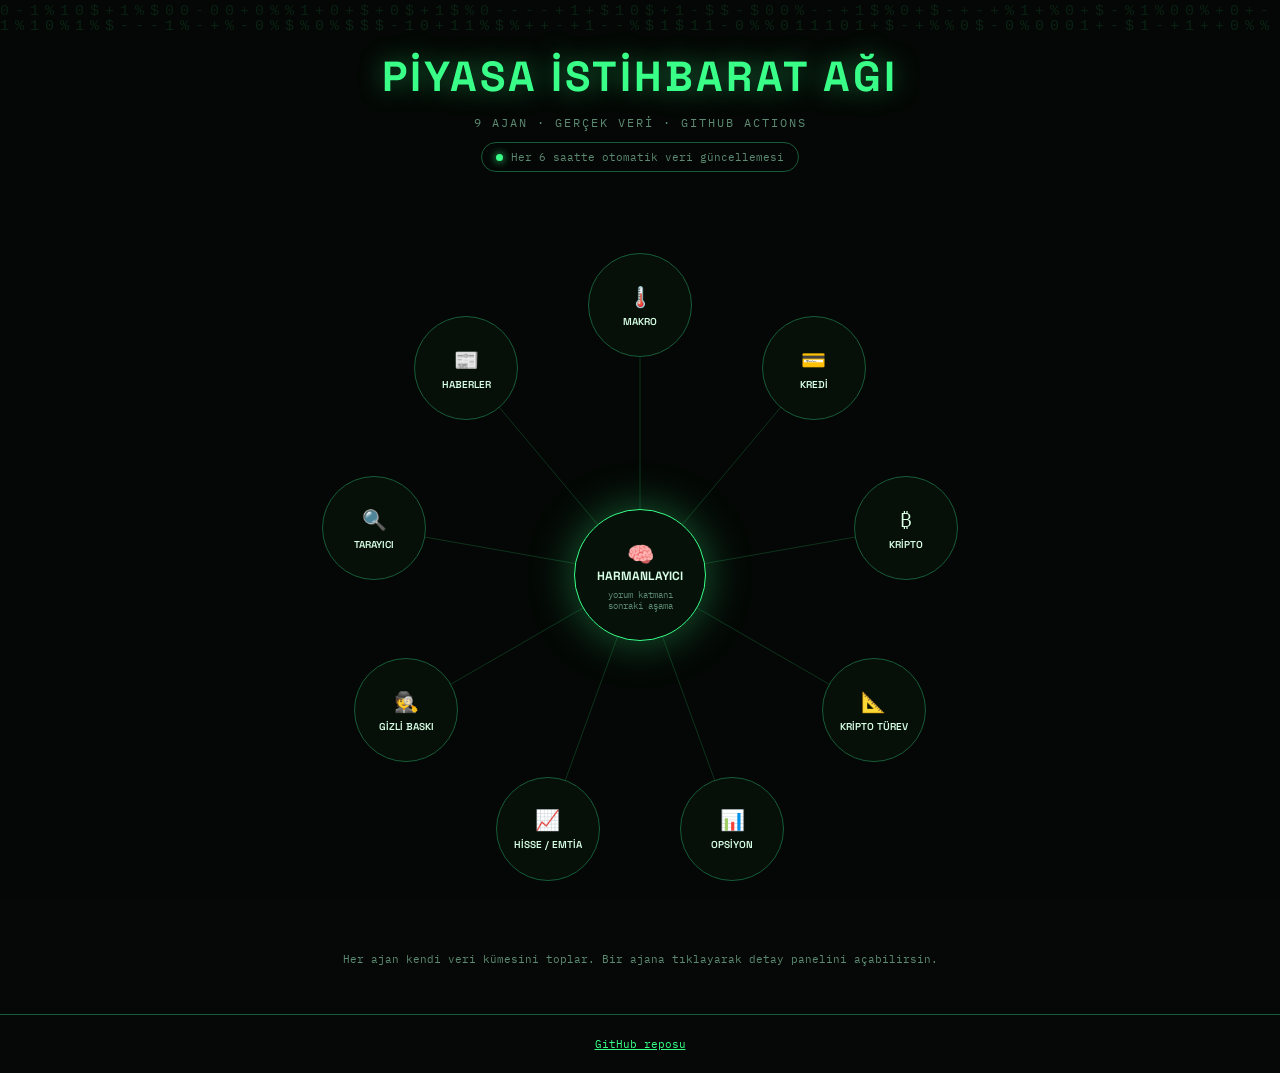
==== docs/index.html @ 9385ea02 "feat: complete market intelligence website" ====
<!DOCTYPE html><html lang="tr"><head><meta charset="UTF-8"><meta name="viewport" content="width=device-width,initial-scale=1"><title>Piyasa İstihbarat Ağı</title><style>@import url('https://fonts.googleapis.com/css2?family=IBM+Plex+Mono:wght@400;600&family=Space+Grotesk:wght@600;700&display=swap');:root{--bg:#050806;--g:#39ff88;--gd:#175c3a;--t:#d7ffe6;--m:#5c8a72}*{box-sizing:border-box}body{margin:0;background:var(--bg);color:var(--t);font-family:'IBM Plex Mono',monospace;min-height:100vh;overflow-x:hidden}canvas{position:fixed;inset:0;opacity:.1;pointer-events:none}header{text-align:center;padding:50px 20px 8px;position:relative;z-index:2}h1{font-family:'Space Grotesk',sans-serif;color:var(--g);letter-spacing:3px;font-size:clamp(24px,5vw,42px);margin:0;text-shadow:0 0 26px rgba(57,255,136,.45)}header p{color:var(--m);font-size:12px;letter-spacing:2px}.status{display:inline-flex;gap:8px;align-items:center;border:1px solid var(--gd);border-radius:99px;padding:7px 14px;color:var(--m);font-size:11px}.dot{width:7px;height:7px;border-radius:50%;background:var(--g);box-shadow:0 0 8px var(--g)}.network{position:relative;width:min(92vw,720px);height:min(92vw,720px);margin:35px auto 15px;z-index:2}.links{position:absolute;inset:0;width:100%;height:100%}.hub,.node{position:absolute;border-radius:50%;display:flex;align-items:center;justify-content:center;flex-direction:column;text-align:center}.hub{top:50%;left:50%;transform:translate(-50%,-50%);width:132px;height:132px;border:1px solid var(--g);background:#061109;box-shadow:0 0 45px rgba(57,255,136,.35);z-index:3}.hub b{font:700 12px 'Space Grotesk'}.hub span{font-size:9px;color:var(--m);margin-top:5px}.node{width:104px;height:104px;transform:translate(-50%,-50%);border:1px solid var(--gd);background:#071008;color:var(--t);text-decoration:none;padding:8px;z-index:2;transition:.2s}.node:hover{border-color:var(--g);box-shadow:0 0 22px rgba(57,255,136,.4);transform:translate(-50%,-50%) scale(1.08)}.node b{font:600 10px 'Space Grotesk';margin-top:5px}.legend{max-width:720px;margin:0 auto 45px;padding:0 20px;text-align:center;color:var(--m);font-size:11px;line-height:1.7;position:relative;z-index:2}footer{text-align:center;border-top:1px solid var(--gd);padding:22px;color:var(--m);font-size:11px;position:relative;z-index:2}footer a{color:var(--g)}</style></head><body><canvas id="rain"></canvas><header><h1>PİYASA İSTİHBARAT AĞI</h1><p>9 AJAN · GERÇEK VERİ · GITHUB ACTIONS</p><div class="status"><span class="dot"></span> Her 6 saatte otomatik veri güncellemesi</div></header><div class="network" id="network"><svg class="links" id="links"></svg><div class="hub"><div style="font-size:22px">🧠</div><b>HARMANLAYICI</b><span>yorum katmanı<br>sonraki aşama</span></div></div><p class="legend">Her ajan kendi veri kümesini toplar. Bir ajana tıklayarak detay panelini açabilirsin.</p><footer><a href="https://github.com/anilcix/finans-bot" target="_blank">GitHub reposu</a></footer><script>const agents=[['🌡️','MAKRO','macro'],['💳','KREDİ','credit'],['₿','KRİPTO','crypto'],['📐','KRİPTO TÜREV','crypto_derivatives'],['📊','OPSİYON','options'],['📈','HİSSE / EMTİA','equities'],['🕵️','GİZLİ BASKI','hidden_pressure'],['🔍','TARAYICI','screener'],['📰','HABERLER','news']];const n=document.getElementById('network'),svg=document.getElementById('links');function layout(){svg.innerHTML='';n.querySelectorAll('.node').forEach(x=>x.remove());const z=n.offsetWidth,c=z/2,r=z*.375;svg.setAttribute('viewBox',`0 0 ${z} ${z}`);agents.forEach((a,i)=>{const q=i/agents.length*2*Math.PI-Math.PI/2,x=c+r*Math.cos(q),y=c+r*Math.sin(q);let l=document.createElementNS('http://www.w3.org/2000/svg','line');Object.entries({x1:c,y1:c,x2:x,y2:y,stroke:'rgba(57,255,136,.18)'}).forEach(([k,v])=>l.setAttribute(k,v));svg.appendChild(l);let e=document.createElement('a');e.className='node';e.href=`./agents/${a[2]}.html`;e.style.left=x+'px';e.style.top=y+'px';e.innerHTML=`<div style="font-size:20px">${a[0]}</div><b>${a[1]}</b>`;n.appendChild(e)})}layout();addEventListener('resize',layout);const cv=document.getElementById('rain'),ctx=cv.getContext('2d');let drops=[];function rs(){cv.width=innerWidth;cv.height=innerHeight;drops=Array(Math.floor(cv.width/15)).fill(1)}rs();addEventListener('resize',rs);setInterval(()=>{ctx.fillStyle='rgba(5,8,6,.08)';ctx.fillRect(0,0,cv.width,cv.height);ctx.fillStyle='#39ff88';ctx.font='15px monospace';drops.forEach((y,i)=>{ctx.fillText('01$%+-'[Math.floor(Math.random()*6)],i*15,y*15);if(y*15>cv.height&&Math.random()>.975)drops[i]=0;drops[i]++})},70)</script></body></html>
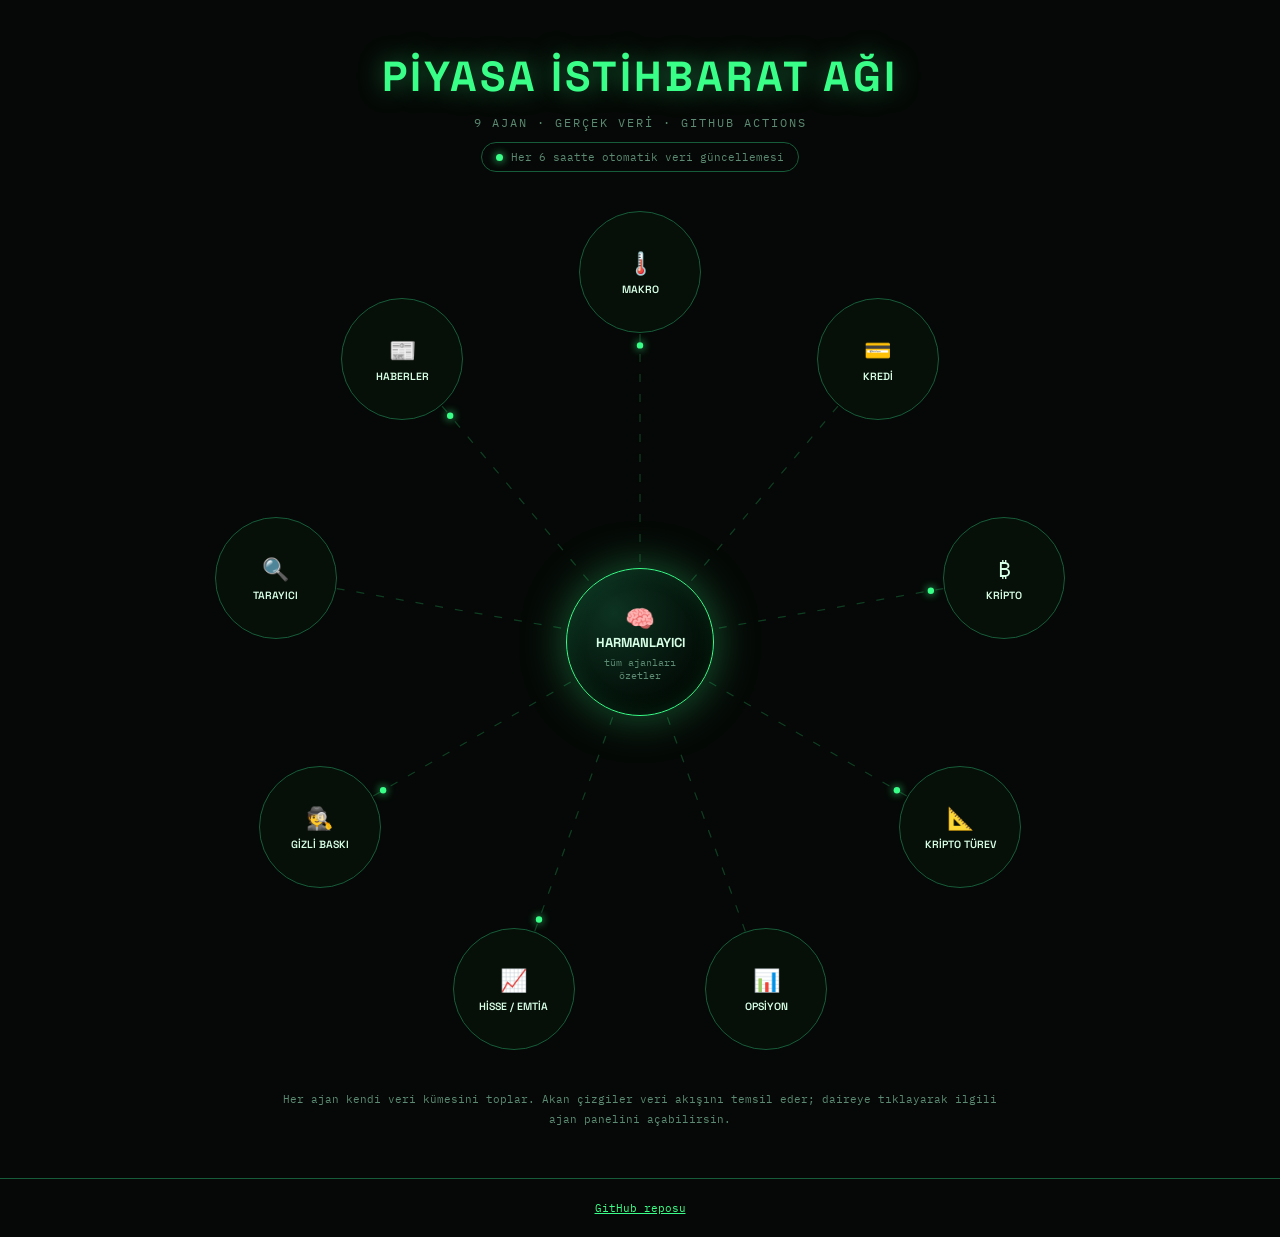
==== commit 7455193a: "ui: animate agent network and expand layout" ====
--- a/docs/index.html
+++ b/docs/index.html
@@ -1 +1 @@
-<!DOCTYPE html><html lang="tr"><head><meta charset="UTF-8"><meta name="viewport" content="width=device-width,initial-scale=1"><title>Piyasa İstihbarat Ağı</title><style>@import url('https://fonts.googleapis.com/css2?family=IBM+Plex+Mono:wght@400;600&family=Space+Grotesk:wght@600;700&display=swap');:root{--bg:#050806;--g:#39ff88;--gd:#175c3a;--t:#d7ffe6;--m:#5c8a72}*{box-sizing:border-box}body{margin:0;background:var(--bg);color:var(--t);font-family:'IBM Plex Mono',monospace;min-height:100vh;overflow-x:hidden}canvas{position:fixed;inset:0;opacity:.1;pointer-events:none}header{text-align:center;padding:50px 20px 8px;position:relative;z-index:2}h1{font-family:'Space Grotesk',sans-serif;color:var(--g);letter-spacing:3px;font-size:clamp(24px,5vw,42px);margin:0;text-shadow:0 0 26px rgba(57,255,136,.45)}header p{color:var(--m);font-size:12px;letter-spacing:2px}.status{display:inline-flex;gap:8px;align-items:center;border:1px solid var(--gd);border-radius:99px;padding:7px 14px;color:var(--m);font-size:11px}.dot{width:7px;height:7px;border-radius:50%;background:var(--g);box-shadow:0 0 8px var(--g)}.network{position:relative;width:min(92vw,720px);height:min(92vw,720px);margin:35px auto 15px;z-index:2}.links{position:absolute;inset:0;width:100%;height:100%}.hub,.node{position:absolute;border-radius:50%;display:flex;align-items:center;justify-content:center;flex-direction:column;text-align:center}.hub{top:50%;left:50%;transform:translate(-50%,-50%);width:132px;height:132px;border:1px solid var(--g);background:#061109;box-shadow:0 0 45px rgba(57,255,136,.35);z-index:3}.hub b{font:700 12px 'Space Grotesk'}.hub span{font-size:9px;color:var(--m);margin-top:5px}.node{width:104px;height:104px;transform:translate(-50%,-50%);border:1px solid var(--gd);background:#071008;color:var(--t);text-decoration:none;padding:8px;z-index:2;transition:.2s}.node:hover{border-color:var(--g);box-shadow:0 0 22px rgba(57,255,136,.4);transform:translate(-50%,-50%) scale(1.08)}.node b{font:600 10px 'Space Grotesk';margin-top:5px}.legend{max-width:720px;margin:0 auto 45px;padding:0 20px;text-align:center;color:var(--m);font-size:11px;line-height:1.7;position:relative;z-index:2}footer{text-align:center;border-top:1px solid var(--gd);padding:22px;color:var(--m);font-size:11px;position:relative;z-index:2}footer a{color:var(--g)}</style></head><body><canvas id="rain"></canvas><header><h1>PİYASA İSTİHBARAT AĞI</h1><p>9 AJAN · GERÇEK VERİ · GITHUB ACTIONS</p><div class="status"><span class="dot"></span> Her 6 saatte otomatik veri güncellemesi</div></header><div class="network" id="network"><svg class="links" id="links"></svg><div class="hub"><div style="font-size:22px">🧠</div><b>HARMANLAYICI</b><span>yorum katmanı<br>sonraki aşama</span></div></div><p class="legend">Her ajan kendi veri kümesini toplar. Bir ajana tıklayarak detay panelini açabilirsin.</p><footer><a href="https://github.com/anilcix/finans-bot" target="_blank">GitHub reposu</a></footer><script>const agents=[['🌡️','MAKRO','macro'],['💳','KREDİ','credit'],['₿','KRİPTO','crypto'],['📐','KRİPTO TÜREV','crypto_derivatives'],['📊','OPSİYON','options'],['📈','HİSSE / EMTİA','equities'],['🕵️','GİZLİ BASKI','hidden_pressure'],['🔍','TARAYICI','screener'],['📰','HABERLER','news']];const n=document.getElementById('network'),svg=document.getElementById('links');function layout(){svg.innerHTML='';n.querySelectorAll('.node').forEach(x=>x.remove());const z=n.offsetWidth,c=z/2,r=z*.375;svg.setAttribute('viewBox',`0 0 ${z} ${z}`);agents.forEach((a,i)=>{const q=i/agents.length*2*Math.PI-Math.PI/2,x=c+r*Math.cos(q),y=c+r*Math.sin(q);let l=document.createElementNS('http://www.w3.org/2000/svg','line');Object.entries({x1:c,y1:c,x2:x,y2:y,stroke:'rgba(57,255,136,.18)'}).forEach(([k,v])=>l.setAttribute(k,v));svg.appendChild(l);let e=document.createElement('a');e.className='node';e.href=`./agents/${a[2]}.html`;e.style.left=x+'px';e.style.top=y+'px';e.innerHTML=`<div style="font-size:20px">${a[0]}</div><b>${a[1]}</b>`;n.appendChild(e)})}layout();addEventListener('resize',layout);const cv=document.getElementById('rain'),ctx=cv.getContext('2d');let drops=[];function rs(){cv.width=innerWidth;cv.height=innerHeight;drops=Array(Math.floor(cv.width/15)).fill(1)}rs();addEventListener('resize',rs);setInterval(()=>{ctx.fillStyle='rgba(5,8,6,.08)';ctx.fillRect(0,0,cv.width,cv.height);ctx.fillStyle='#39ff88';ctx.font='15px monospace';drops.forEach((y,i)=>{ctx.fillText('01$%+-'[Math.floor(Math.random()*6)],i*15,y*15);if(y*15>cv.height&&Math.random()>.975)drops[i]=0;drops[i]++})},70)</script></body></html>
+<!DOCTYPE html><html lang="tr"><head><meta charset="UTF-8"><meta name="viewport" content="width=device-width,initial-scale=1"><title>Piyasa İstihbarat Ağı</title><style>@import url('https://fonts.googleapis.com/css2?family=IBM+Plex+Mono:wght@400;600&family=Space+Grotesk:wght@600;700&display=swap');:root{--bg:#050806;--g:#39ff88;--gd:#175c3a;--t:#d7ffe6;--m:#5c8a72}*{box-sizing:border-box}body{margin:0;background:var(--bg);color:var(--t);font-family:'IBM Plex Mono',monospace;min-height:100vh;overflow-x:hidden}canvas{position:fixed;inset:0;opacity:.1;pointer-events:none}header{text-align:center;padding:50px 20px 8px;position:relative;z-index:2}h1{font-family:'Space Grotesk',sans-serif;color:var(--g);letter-spacing:3px;font-size:clamp(24px,5vw,42px);margin:0;text-shadow:0 0 26px rgba(57,255,136,.45)}header p{color:var(--m);font-size:12px;letter-spacing:2px}.status{display:inline-flex;gap:8px;align-items:center;border:1px solid var(--gd);border-radius:99px;padding:7px 14px;color:var(--m);font-size:11px}.dot{width:7px;height:7px;border-radius:50%;background:var(--g);box-shadow:0 0 8px var(--g);animation:blink 2s ease-in-out infinite}@keyframes blink{50%{opacity:.3}}.network{position:relative;width:min(96vw,860px);height:min(96vw,860px);margin:32px auto 18px;z-index:2}.links{position:absolute;inset:0;width:100%;height:100%;overflow:visible}.link-line{stroke:rgba(57,255,136,.22);stroke-width:1.25;stroke-dasharray:8 12;animation:dashflow 13s linear infinite}@keyframes dashflow{to{stroke-dashoffset:-80}}.hub,.node{position:absolute;border-radius:50%;display:flex;align-items:center;justify-content:center;flex-direction:column;text-align:center}.hub{top:50%;left:50%;transform:translate(-50%,-50%);width:148px;height:148px;border:1px solid var(--g);background:radial-gradient(circle at 32% 30%,#0d3322,#020a05 72%);box-shadow:0 0 45px rgba(57,255,136,.35),inset 0 0 22px rgba(57,255,136,.12);z-index:3;animation:pulse 3.2s ease-in-out infinite}@keyframes pulse{50%{box-shadow:0 0 64px rgba(57,255,136,.55),inset 0 0 28px rgba(57,255,136,.2)}}.hub b{font:700 13px 'Space Grotesk'}.hub span{font-size:9.5px;color:var(--m);margin-top:5px}.node{width:122px;height:122px;transform:translate(-50%,-50%);border:1px solid var(--gd);background:#071008;color:var(--t);text-decoration:none;padding:8px;z-index:2;transition:.2s}.node:hover{border-color:var(--g);box-shadow:0 0 24px rgba(57,255,136,.45);transform:translate(-50%,-50%) scale(1.08)}.node b{font:600 10.5px 'Space Grotesk';margin-top:6px;max-width:86px;line-height:1.25}.pulse-dot{fill:var(--g);filter:drop-shadow(0 0 4px var(--g))}.legend{max-width:760px;margin:0 auto 48px;padding:0 20px;text-align:center;color:var(--m);font-size:11px;line-height:1.8;position:relative;z-index:2}footer{text-align:center;border-top:1px solid var(--gd);padding:22px;color:var(--m);font-size:11px;position:relative;z-index:2}footer a{color:var(--g)}@media(max-width:640px){.network{width:min(98vw,700px);height:min(98vw,700px)}.node{width:102px;height:102px}.hub{width:132px;height:132px}.node b{font-size:9.5px}}@media(prefers-reduced-motion:reduce){.hub,.dot,.link-line{animation:none}.pulse-dot{display:none}}</style></head><body><canvas id="rain"></canvas><header><h1>PİYASA İSTİHBARAT AĞI</h1><p>9 AJAN · GERÇEK VERİ · GITHUB ACTIONS</p><div class="status"><span class="dot"></span> Her 6 saatte otomatik veri güncellemesi</div></header><div class="network" id="network"><svg class="links" id="links"></svg><div class="hub"><div style="font-size:24px">🧠</div><b>HARMANLAYICI</b><span>tüm ajanları<br>özetler</span></div></div><p class="legend">Her ajan kendi veri kümesini toplar. Akan çizgiler veri akışını temsil eder; daireye tıklayarak ilgili ajan panelini açabilirsin.</p><footer><a href="https://github.com/anilcix/finans-bot" target="_blank">GitHub reposu</a></footer><script>const agents=[['🌡️','MAKRO','macro'],['💳','KREDİ','credit'],['₿','KRİPTO','crypto'],['📐','KRİPTO TÜREV','crypto_derivatives'],['📊','OPSİYON','options'],['📈','HİSSE / EMTİA','equities'],['🕵️','GİZLİ BASKI','hidden_pressure'],['🔍','TARAYICI','screener'],['📰','HABERLER','news']];const n=document.getElementById('network'),svg=document.getElementById('links');function layout(){svg.innerHTML='';n.querySelectorAll('.node').forEach(x=>x.remove());const z=n.offsetWidth,c=z/2,r=z*.43;svg.setAttribute('viewBox',`0 0 ${z} ${z}`);agents.forEach((a,i)=>{const q=i/agents.length*2*Math.PI-Math.PI/2,x=c+r*Math.cos(q),y=c+r*Math.sin(q);let l=document.createElementNS('http://www.w3.org/2000/svg','line');Object.entries({x1:c,y1:c,x2:x,y2:y,class:'link-line'}).forEach(([k,v])=>l.setAttribute(k,v));l.style.animationDuration=(10+(i%4)*1.8)+'s';svg.appendChild(l);let p=document.createElementNS('http://www.w3.org/2000/svg','circle');p.setAttribute('r','3.2');p.setAttribute('class','pulse-dot');let m=document.createElementNS('http://www.w3.org/2000/svg','animateMotion');m.setAttribute('dur',(3.2+(i%3)*.8)+'s');m.setAttribute('repeatCount','indefinite');m.setAttribute('path',`M${c},${c} L${x},${y} L${c},${c}`);p.appendChild(m);svg.appendChild(p);let e=document.createElement('a');e.className='node';e.href=`./agents/${a[2]}.html`;e.style.left=x+'px';e.style.top=y+'px';e.innerHTML=`<div style="font-size:22px">${a[0]}</div><b>${a[1]}</b>`;n.appendChild(e)})}layout();addEventListener('resize',layout);const cv=document.getElementById('rain'),ctx=cv.getContext('2d');let drops=[];function rs(){cv.width=innerWidth;cv.height=innerHeight;drops=Array(Math.floor(cv.width/15)).fill(1)}rs();addEventListener('resize',rs);setInterval(()=>{ctx.fillStyle='rgba(5,8,6,.08)';ctx.fillRect(0,0,cv.width,cv.height);ctx.fillStyle='#39ff88';ctx.font='15px monospace';drops.forEach((y,i)=>{ctx.fillText('01$%+-'[Math.floor(Math.random()*6)],i*15,y*15);if(y*15>cv.height&&Math.random()>.975)drops[i]=0;drops[i]++})},70)</script></body></html>
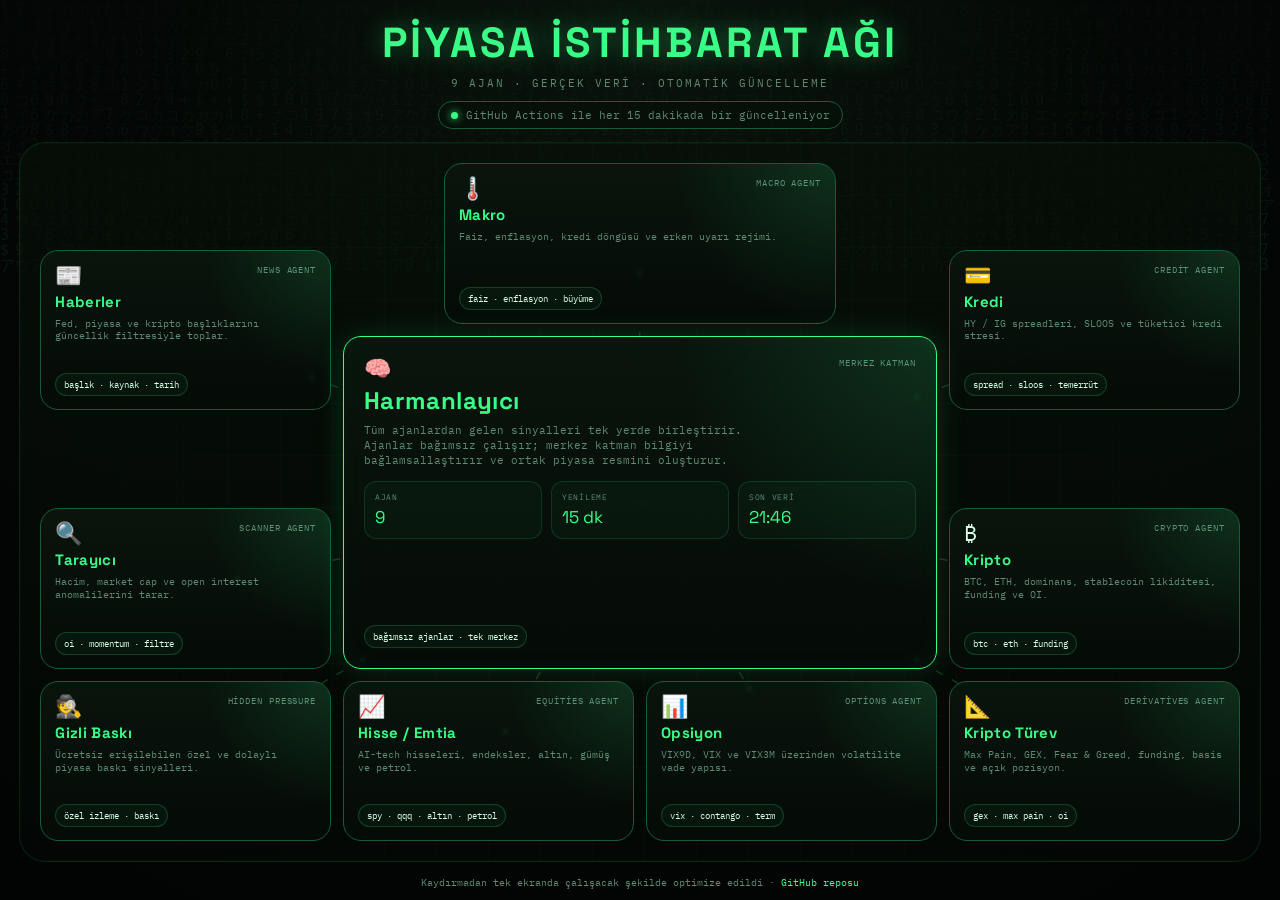
==== commit 4664cfd9: "ui: redesign home as full-screen intelligence dashboard" ====
--- a/docs/index.html
+++ b/docs/index.html
@@ -1 +1,56 @@
-<!DOCTYPE html><html lang="tr"><head><meta charset="UTF-8"><meta name="viewport" content="width=device-width,initial-scale=1"><title>Piyasa İstihbarat Ağı</title><style>@import url('https://fonts.googleapis.com/css2?family=IBM+Plex+Mono:wght@400;600&family=Space+Grotesk:wght@600;700&display=swap');:root{--bg:#050806;--g:#39ff88;--gd:#175c3a;--t:#d7ffe6;--m:#5c8a72}*{box-sizing:border-box}body{margin:0;background:var(--bg);color:var(--t);font-family:'IBM Plex Mono',monospace;min-height:100vh;overflow-x:hidden}canvas{position:fixed;inset:0;opacity:.1;pointer-events:none}header{text-align:center;padding:50px 20px 8px;position:relative;z-index:2}h1{font-family:'Space Grotesk',sans-serif;color:var(--g);letter-spacing:3px;font-size:clamp(24px,5vw,42px);margin:0;text-shadow:0 0 26px rgba(57,255,136,.45)}header p{color:var(--m);font-size:12px;letter-spacing:2px}.status{display:inline-flex;gap:8px;align-items:center;border:1px solid var(--gd);border-radius:99px;padding:7px 14px;color:var(--m);font-size:11px}.dot{width:7px;height:7px;border-radius:50%;background:var(--g);box-shadow:0 0 8px var(--g);animation:blink 2s ease-in-out infinite}@keyframes blink{50%{opacity:.3}}.network{position:relative;width:min(96vw,860px);height:min(96vw,860px);margin:32px auto 18px;z-index:2}.links{position:absolute;inset:0;width:100%;height:100%;overflow:visible}.link-line{stroke:rgba(57,255,136,.22);stroke-width:1.25;stroke-dasharray:8 12;animation:dashflow 13s linear infinite}@keyframes dashflow{to{stroke-dashoffset:-80}}.hub,.node{position:absolute;border-radius:50%;display:flex;align-items:center;justify-content:center;flex-direction:column;text-align:center}.hub{top:50%;left:50%;transform:translate(-50%,-50%);width:148px;height:148px;border:1px solid var(--g);background:radial-gradient(circle at 32% 30%,#0d3322,#020a05 72%);box-shadow:0 0 45px rgba(57,255,136,.35),inset 0 0 22px rgba(57,255,136,.12);z-index:3;animation:pulse 3.2s ease-in-out infinite}@keyframes pulse{50%{box-shadow:0 0 64px rgba(57,255,136,.55),inset 0 0 28px rgba(57,255,136,.2)}}.hub b{font:700 13px 'Space Grotesk'}.hub span{font-size:9.5px;color:var(--m);margin-top:5px}.node{width:122px;height:122px;transform:translate(-50%,-50%);border:1px solid var(--gd);background:#071008;color:var(--t);text-decoration:none;padding:8px;z-index:2;transition:.2s}.node:hover{border-color:var(--g);box-shadow:0 0 24px rgba(57,255,136,.45);transform:translate(-50%,-50%) scale(1.08)}.node b{font:600 10.5px 'Space Grotesk';margin-top:6px;max-width:86px;line-height:1.25}.pulse-dot{fill:var(--g);filter:drop-shadow(0 0 4px var(--g))}.legend{max-width:760px;margin:0 auto 48px;padding:0 20px;text-align:center;color:var(--m);font-size:11px;line-height:1.8;position:relative;z-index:2}footer{text-align:center;border-top:1px solid var(--gd);padding:22px;color:var(--m);font-size:11px;position:relative;z-index:2}footer a{color:var(--g)}@media(max-width:640px){.network{width:min(98vw,700px);height:min(98vw,700px)}.node{width:102px;height:102px}.hub{width:132px;height:132px}.node b{font-size:9.5px}}@media(prefers-reduced-motion:reduce){.hub,.dot,.link-line{animation:none}.pulse-dot{display:none}}</style></head><body><canvas id="rain"></canvas><header><h1>PİYASA İSTİHBARAT AĞI</h1><p>9 AJAN · GERÇEK VERİ · GITHUB ACTIONS</p><div class="status"><span class="dot"></span> Her 6 saatte otomatik veri güncellemesi</div></header><div class="network" id="network"><svg class="links" id="links"></svg><div class="hub"><div style="font-size:24px">🧠</div><b>HARMANLAYICI</b><span>tüm ajanları<br>özetler</span></div></div><p class="legend">Her ajan kendi veri kümesini toplar. Akan çizgiler veri akışını temsil eder; daireye tıklayarak ilgili ajan panelini açabilirsin.</p><footer><a href="https://github.com/anilcix/finans-bot" target="_blank">GitHub reposu</a></footer><script>const agents=[['🌡️','MAKRO','macro'],['💳','KREDİ','credit'],['₿','KRİPTO','crypto'],['📐','KRİPTO TÜREV','crypto_derivatives'],['📊','OPSİYON','options'],['📈','HİSSE / EMTİA','equities'],['🕵️','GİZLİ BASKI','hidden_pressure'],['🔍','TARAYICI','screener'],['📰','HABERLER','news']];const n=document.getElementById('network'),svg=document.getElementById('links');function layout(){svg.innerHTML='';n.querySelectorAll('.node').forEach(x=>x.remove());const z=n.offsetWidth,c=z/2,r=z*.43;svg.setAttribute('viewBox',`0 0 ${z} ${z}`);agents.forEach((a,i)=>{const q=i/agents.length*2*Math.PI-Math.PI/2,x=c+r*Math.cos(q),y=c+r*Math.sin(q);let l=document.createElementNS('http://www.w3.org/2000/svg','line');Object.entries({x1:c,y1:c,x2:x,y2:y,class:'link-line'}).forEach(([k,v])=>l.setAttribute(k,v));l.style.animationDuration=(10+(i%4)*1.8)+'s';svg.appendChild(l);let p=document.createElementNS('http://www.w3.org/2000/svg','circle');p.setAttribute('r','3.2');p.setAttribute('class','pulse-dot');let m=document.createElementNS('http://www.w3.org/2000/svg','animateMotion');m.setAttribute('dur',(3.2+(i%3)*.8)+'s');m.setAttribute('repeatCount','indefinite');m.setAttribute('path',`M${c},${c} L${x},${y} L${c},${c}`);p.appendChild(m);svg.appendChild(p);let e=document.createElement('a');e.className='node';e.href=`./agents/${a[2]}.html`;e.style.left=x+'px';e.style.top=y+'px';e.innerHTML=`<div style="font-size:22px">${a[0]}</div><b>${a[1]}</b>`;n.appendChild(e)})}layout();addEventListener('resize',layout);const cv=document.getElementById('rain'),ctx=cv.getContext('2d');let drops=[];function rs(){cv.width=innerWidth;cv.height=innerHeight;drops=Array(Math.floor(cv.width/15)).fill(1)}rs();addEventListener('resize',rs);setInterval(()=>{ctx.fillStyle='rgba(5,8,6,.08)';ctx.fillRect(0,0,cv.width,cv.height);ctx.fillStyle='#39ff88';ctx.font='15px monospace';drops.forEach((y,i)=>{ctx.fillText('01$%+-'[Math.floor(Math.random()*6)],i*15,y*15);if(y*15>cv.height&&Math.random()>.975)drops[i]=0;drops[i]++})},70)</script></body></html>
+<!DOCTYPE html>
+<html lang="tr">
+<head>
+<meta charset="UTF-8">
+<meta name="viewport" content="width=device-width,initial-scale=1">
+<title>Piyasa İstihbarat Ağı</title>
+<style>
+@import url('https://fonts.googleapis.com/css2?family=IBM+Plex+Mono:wght@400;500;600&family=Space+Grotesk:wght@500;700&display=swap');
+:root{--bg:#050806;--g:#39ff88;--gd:#175c3a;--t:#d7ffe6;--m:#5c8a72;--line:rgba(57,255,136,.2)}
+*{box-sizing:border-box;margin:0;padding:0}html,body{height:100%}body{background:radial-gradient(circle at top,#0b160e 0,#050806 45%,#030504 100%);color:var(--t);font-family:'IBM Plex Mono',monospace;overflow:hidden}#rain{position:fixed;inset:0;opacity:.075;pointer-events:none}.shell{min-height:100svh;display:grid;grid-template-rows:auto 1fr auto;padding:16px 18px 10px;position:relative;z-index:2}header{text-align:center}h1{font-family:'Space Grotesk',sans-serif;color:var(--g);font-size:clamp(24px,3.6vw,42px);letter-spacing:3px;text-shadow:0 0 24px rgba(57,255,136,.38)}header p{margin-top:7px;color:var(--m);font-size:11px;letter-spacing:2px}.status{display:inline-flex;align-items:center;gap:8px;margin-top:11px;padding:6px 12px;border:1px solid var(--gd);border-radius:999px;color:var(--m);font-size:10.5px;background:rgba(7,16,8,.65)}.status i{width:7px;height:7px;border-radius:50%;background:var(--g);box-shadow:0 0 9px var(--g);animation:blink 2s ease-in-out infinite}@keyframes blink{50%{opacity:.3}}
+.stage{display:grid;place-items:center;min-height:0;padding:10px 0 6px}.board{position:relative;width:min(97vw,1380px);height:min(calc(100svh - 165px),720px);min-height:500px;border:1px solid rgba(57,255,136,.1);border-radius:26px;background:linear-gradient(180deg,rgba(7,16,8,.72),rgba(5,10,7,.5));overflow:hidden;box-shadow:inset 0 0 0 1px rgba(57,255,136,.025)}.board:before{content:"";position:absolute;inset:0;background:linear-gradient(rgba(57,255,136,.025) 1px,transparent 1px),linear-gradient(90deg,rgba(57,255,136,.025) 1px,transparent 1px);background-size:52px 52px;mask-image:radial-gradient(circle at center,#000 52%,transparent 97%);pointer-events:none}.flow{position:absolute;inset:0;width:100%;height:100%;z-index:1;pointer-events:none}.flow-line{stroke:var(--line);stroke-width:1.25;stroke-dasharray:8 10;animation:dash 12s linear infinite}@keyframes dash{to{stroke-dashoffset:-72}}.pulse{fill:var(--g);filter:drop-shadow(0 0 4px var(--g))}
+.grid{position:relative;z-index:2;width:100%;height:100%;display:grid;grid-template-columns:repeat(12,1fr);grid-template-rows:repeat(8,1fr);gap:12px;padding:20px}.card,.hub{position:relative;border:1px solid var(--gd);border-radius:18px;background:linear-gradient(180deg,rgba(9,21,13,.96),rgba(5,11,7,.96));overflow:hidden;color:var(--t)}.card:before,.hub:before{content:"";position:absolute;inset:0;background:radial-gradient(circle at top right,rgba(57,255,136,.12),transparent 38%);pointer-events:none}.card{display:flex;flex-direction:column;justify-content:space-between;padding:13px 14px;text-decoration:none;transition:.2s}.card:hover{transform:translateY(-2px);border-color:var(--g);box-shadow:0 0 20px rgba(57,255,136,.16)}.top{display:flex;justify-content:space-between;align-items:flex-start;gap:8px}.ico{font-size:22px;line-height:1}.eyebrow{color:var(--m);font-size:8.5px;letter-spacing:.9px;text-transform:uppercase}.card h3,.hub h2{font-family:'Space Grotesk',sans-serif;color:var(--g);margin-top:6px;letter-spacing:.35px}.card h3{font-size:15px}.hub h2{font-size:24px}.card p,.hub p{color:var(--m);margin-top:7px;line-height:1.35}.card p{font-size:9.5px}.hub p{font-size:11px;max-width:60ch}.tag{display:inline-flex;align-self:flex-start;margin-top:8px;padding:5px 8px;border:1px solid rgba(57,255,136,.18);border-radius:999px;background:rgba(57,255,136,.045);font-size:8.5px;color:var(--t)}
+.hub{grid-column:4/10;grid-row:3/7;padding:20px;display:flex;flex-direction:column;justify-content:space-between;border-color:var(--g);box-shadow:0 0 30px rgba(57,255,136,.15),inset 0 0 24px rgba(57,255,136,.04)}.metrics{display:grid;grid-template-columns:repeat(3,1fr);gap:9px;margin-top:14px}.metric{padding:10px;border:1px solid rgba(57,255,136,.13);border-radius:12px;background:rgba(57,255,136,.035)}.metric .l{font-size:8px;color:var(--m);text-transform:uppercase;letter-spacing:.7px}.metric .v{margin-top:4px;font-family:'Space Grotesk',sans-serif;color:var(--g);font-size:17px}
+.macro{grid-column:5/9;grid-row:1/3}.news{grid-column:1/4;grid-row:2/4}.credit{grid-column:10/13;grid-row:2/4}.scan{grid-column:1/4;grid-row:5/7}.crypto{grid-column:10/13;grid-row:5/7}.hidden{grid-column:1/4;grid-row:7/9}.equity{grid-column:4/7;grid-row:7/9}.option{grid-column:7/10;grid-row:7/9}.deriv{grid-column:10/13;grid-row:7/9}
+.bottom{text-align:center;color:var(--m);font-size:9.5px;line-height:1.5;padding-top:4px}.bottom a{color:var(--g);text-decoration:none}
+@media(max-width:1100px){body{overflow-y:auto}.shell{min-height:auto}.board{height:auto;min-height:auto}.grid{grid-template-columns:repeat(2,1fr);grid-template-rows:auto;padding:16px}.hub,.macro,.news,.credit,.scan,.crypto,.hidden,.equity,.option,.deriv{grid-column:auto;grid-row:auto}.hub{order:-1;min-height:250px}.flow{display:none}.card{min-height:150px}}
+@media(max-width:640px){.shell{padding:12px 10px}.grid{grid-template-columns:1fr}.metrics{grid-template-columns:1fr}.board{border-radius:18px}.card,.hub{border-radius:15px}.bottom{font-size:9px}}
+@media(prefers-reduced-motion:reduce){.status i,.flow-line{animation:none}.pulse{display:none}.card{transition:none}}
+</style>
+</head>
+<body>
+<canvas id="rain"></canvas>
+<div class="shell">
+<header>
+<h1>PİYASA İSTİHBARAT AĞI</h1>
+<p>9 AJAN · GERÇEK VERİ · OTOMATİK GÜNCELLEME</p>
+<div class="status"><i></i> GitHub Actions ile her 15 dakikada bir güncelleniyor</div>
+</header>
+<main class="stage">
+<section class="board" id="board">
+<svg class="flow" id="flow"></svg>
+<div class="grid">
+<a class="card macro" href="./agents/macro.html"><div><div class="top"><span class="ico">🌡️</span><span class="eyebrow">Macro Agent</span></div><h3>Makro</h3><p>Faiz, enflasyon, kredi döngüsü ve erken uyarı rejimi.</p></div><span class="tag">faiz · enflasyon · büyüme</span></a>
+<a class="card news" href="./agents/news.html"><div><div class="top"><span class="ico">📰</span><span class="eyebrow">News Agent</span></div><h3>Haberler</h3><p>Fed, piyasa ve kripto başlıklarını güncellik filtresiyle toplar.</p></div><span class="tag">başlık · kaynak · tarih</span></a>
+<a class="card credit" href="./agents/credit.html"><div><div class="top"><span class="ico">💳</span><span class="eyebrow">Credit Agent</span></div><h3>Kredi</h3><p>HY / IG spreadleri, SLOOS ve tüketici kredi stresi.</p></div><span class="tag">spread · sloos · temerrüt</span></a>
+<a class="card scan" href="./agents/screener.html"><div><div class="top"><span class="ico">🔍</span><span class="eyebrow">Scanner Agent</span></div><h3>Tarayıcı</h3><p>Hacim, market cap ve open interest anomalilerini tarar.</p></div><span class="tag">oi · momentum · filtre</span></a>
+<div class="hub" id="hub"><div><div class="top"><span class="ico">🧠</span><span class="eyebrow">Merkez Katman</span></div><h2>Harmanlayıcı</h2><p>Tüm ajanlardan gelen sinyalleri tek yerde birleştirir. Ajanlar bağımsız çalışır; merkez katman bilgiyi bağlamsallaştırır ve ortak piyasa resmini oluşturur.</p><div class="metrics"><div class="metric"><div class="l">Ajan</div><div class="v">9</div></div><div class="metric"><div class="l">Yenileme</div><div class="v">15 dk</div></div><div class="metric"><div class="l">Son Veri</div><div class="v" id="lastData">—</div></div></div></div><span class="tag">bağımsız ajanlar · tek merkez</span></div>
+<a class="card crypto" href="./agents/crypto.html"><div><div class="top"><span class="ico">₿</span><span class="eyebrow">Crypto Agent</span></div><h3>Kripto</h3><p>BTC, ETH, dominans, stablecoin likiditesi, funding ve OI.</p></div><span class="tag">btc · eth · funding</span></a>
+<a class="card hidden" href="./agents/hidden_pressure.html"><div><div class="top"><span class="ico">🕵️</span><span class="eyebrow">Hidden Pressure</span></div><h3>Gizli Baskı</h3><p>Ücretsiz erişilebilen özel ve dolaylı piyasa baskı sinyalleri.</p></div><span class="tag">özel izleme · baskı</span></a>
+<a class="card equity" href="./agents/equities.html"><div><div class="top"><span class="ico">📈</span><span class="eyebrow">Equities Agent</span></div><h3>Hisse / Emtia</h3><p>AI-tech hisseleri, endeksler, altın, gümüş ve petrol.</p></div><span class="tag">spy · qqq · altın · petrol</span></a>
+<a class="card option" href="./agents/options.html"><div><div class="top"><span class="ico">📊</span><span class="eyebrow">Options Agent</span></div><h3>Opsiyon</h3><p>VIX9D, VIX ve VIX3M üzerinden volatilite vade yapısı.</p></div><span class="tag">vix · contango · term</span></a>
+<a class="card deriv" href="./agents/crypto_derivatives.html"><div><div class="top"><span class="ico">📐</span><span class="eyebrow">Derivatives Agent</span></div><h3>Kripto Türev</h3><p>Max Pain, GEX, Fear & Greed, funding, basis ve açık pozisyon.</p></div><span class="tag">gex · max pain · oi</span></a>
+</div>
+</section>
+</main>
+<div class="bottom">Kaydırmadan tek ekranda çalışacak şekilde optimize edildi · <a href="https://github.com/anilcix/finans-bot" target="_blank">GitHub reposu</a></div>
+</div>
+<script>
+const board=document.getElementById('board'),flow=document.getElementById('flow'),hub=document.getElementById('hub'),cards=[...document.querySelectorAll('.card')];
+function connections(){if(innerWidth<=1100){flow.innerHTML='';return}const b=board.getBoundingClientRect(),h=hub.getBoundingClientRect(),cx=h.left-b.left+h.width/2,cy=h.top-b.top+h.height/2;flow.innerHTML='';flow.setAttribute('viewBox',`0 0 ${b.width} ${b.height}`);cards.forEach((card,i)=>{const r=card.getBoundingClientRect(),x=r.left-b.left+r.width/2,y=r.top-b.top+r.height/2,l=document.createElementNS('http://www.w3.org/2000/svg','line');l.setAttribute('x1',cx);l.setAttribute('y1',cy);l.setAttribute('x2',x);l.setAttribute('y2',y);l.setAttribute('class','flow-line');l.style.animationDuration=(10+(i%4)*1.5)+'s';flow.appendChild(l);const d=document.createElementNS('http://www.w3.org/2000/svg','circle');d.setAttribute('r','3');d.setAttribute('class','pulse');const m=document.createElementNS('http://www.w3.org/2000/svg','animateMotion');m.setAttribute('dur',(3.3+(i%3)*.75)+'s');m.setAttribute('repeatCount','indefinite');m.setAttribute('path',`M${cx},${cy} L${x},${y} L${cx},${cy}`);d.appendChild(m);flow.appendChild(d)})}
+addEventListener('resize',connections);addEventListener('load',connections);setTimeout(connections,120);
+fetch('./data/macro.json?t='+Date.now()).then(r=>r.json()).then(d=>{if(d.generated_at){const dt=new Date(d.generated_at);document.getElementById('lastData').textContent=dt.toLocaleTimeString('tr-TR',{hour:'2-digit',minute:'2-digit'})}}).catch(()=>{});
+const cv=document.getElementById('rain'),ctx=cv.getContext('2d'),glyphs='アイウエオカキクケコ0123456789$%+-',fs=15;let drops=[];function rs(){cv.width=innerWidth;cv.height=innerHeight;drops=Array(Math.floor(cv.width/fs)).fill(1)}rs();addEventListener('resize',rs);setInterval(()=>{ctx.fillStyle='rgba(5,8,6,.08)';ctx.fillRect(0,0,cv.width,cv.height);ctx.fillStyle='#39ff88';ctx.font=fs+'px monospace';drops.forEach((y,i)=>{ctx.fillText(glyphs[Math.floor(Math.random()*glyphs.length)],i*fs,y*fs);if(y*fs>cv.height&&Math.random()>.976)drops[i]=0;drops[i]++})},85);
+</script>
+</body>
+</html>
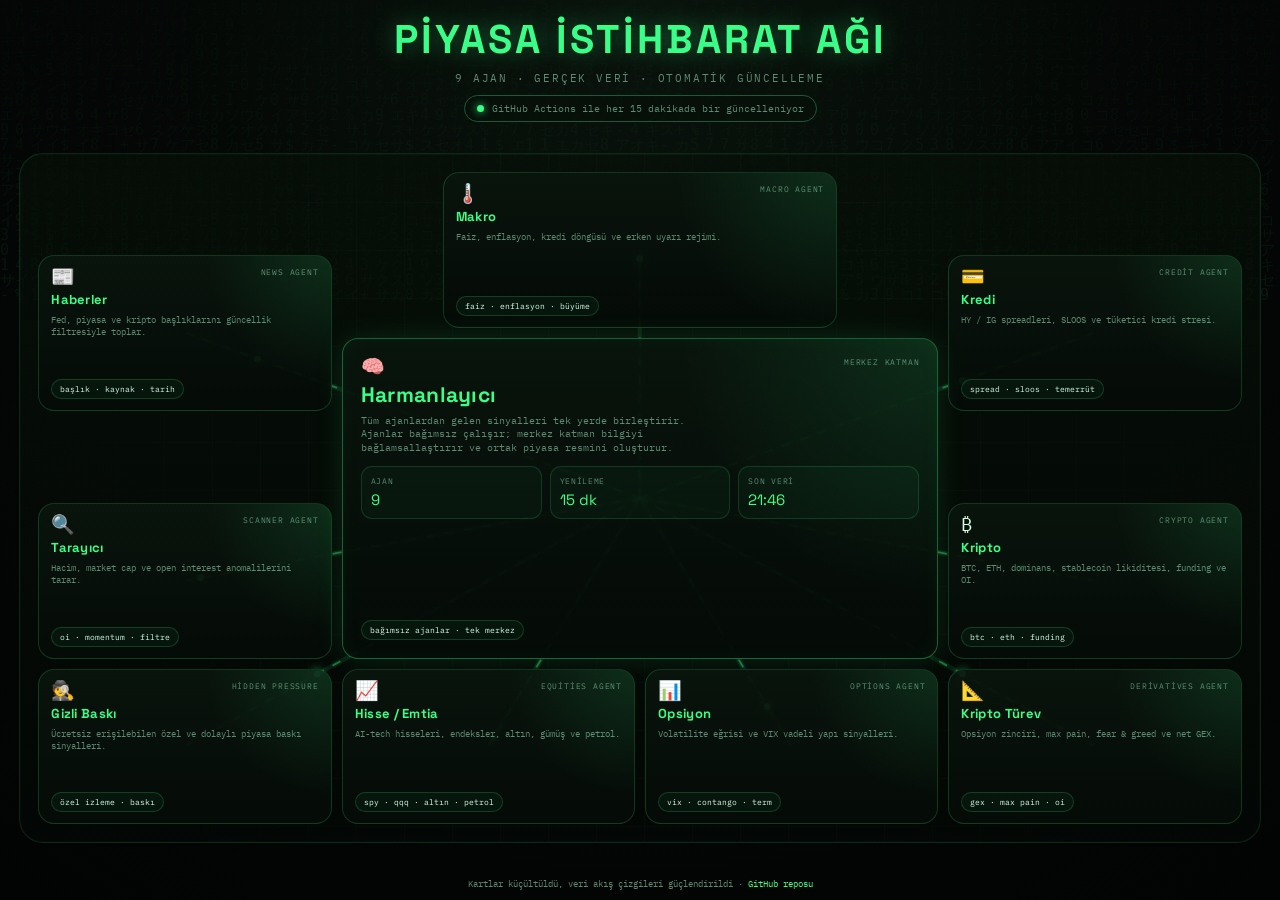
==== commit 8d8e1f66: "ui: compact agent cards and strengthen connections" ====
--- a/docs/index.html
+++ b/docs/index.html
@@ -6,51 +6,10 @@
 <title>Piyasa İstihbarat Ağı</title>
 <style>
 @import url('https://fonts.googleapis.com/css2?family=IBM+Plex+Mono:wght@400;500;600&family=Space+Grotesk:wght@500;700&display=swap');
-:root{--bg:#050806;--g:#39ff88;--gd:#175c3a;--t:#d7ffe6;--m:#5c8a72;--line:rgba(57,255,136,.2)}
-*{box-sizing:border-box;margin:0;padding:0}html,body{height:100%}body{background:radial-gradient(circle at top,#0b160e 0,#050806 45%,#030504 100%);color:var(--t);font-family:'IBM Plex Mono',monospace;overflow:hidden}#rain{position:fixed;inset:0;opacity:.075;pointer-events:none}.shell{min-height:100svh;display:grid;grid-template-rows:auto 1fr auto;padding:16px 18px 10px;position:relative;z-index:2}header{text-align:center}h1{font-family:'Space Grotesk',sans-serif;color:var(--g);font-size:clamp(24px,3.6vw,42px);letter-spacing:3px;text-shadow:0 0 24px rgba(57,255,136,.38)}header p{margin-top:7px;color:var(--m);font-size:11px;letter-spacing:2px}.status{display:inline-flex;align-items:center;gap:8px;margin-top:11px;padding:6px 12px;border:1px solid var(--gd);border-radius:999px;color:var(--m);font-size:10.5px;background:rgba(7,16,8,.65)}.status i{width:7px;height:7px;border-radius:50%;background:var(--g);box-shadow:0 0 9px var(--g);animation:blink 2s ease-in-out infinite}@keyframes blink{50%{opacity:.3}}
-.stage{display:grid;place-items:center;min-height:0;padding:10px 0 6px}.board{position:relative;width:min(97vw,1380px);height:min(calc(100svh - 165px),720px);min-height:500px;border:1px solid rgba(57,255,136,.1);border-radius:26px;background:linear-gradient(180deg,rgba(7,16,8,.72),rgba(5,10,7,.5));overflow:hidden;box-shadow:inset 0 0 0 1px rgba(57,255,136,.025)}.board:before{content:"";position:absolute;inset:0;background:linear-gradient(rgba(57,255,136,.025) 1px,transparent 1px),linear-gradient(90deg,rgba(57,255,136,.025) 1px,transparent 1px);background-size:52px 52px;mask-image:radial-gradient(circle at center,#000 52%,transparent 97%);pointer-events:none}.flow{position:absolute;inset:0;width:100%;height:100%;z-index:1;pointer-events:none}.flow-line{stroke:var(--line);stroke-width:1.25;stroke-dasharray:8 10;animation:dash 12s linear infinite}@keyframes dash{to{stroke-dashoffset:-72}}.pulse{fill:var(--g);filter:drop-shadow(0 0 4px var(--g))}
-.grid{position:relative;z-index:2;width:100%;height:100%;display:grid;grid-template-columns:repeat(12,1fr);grid-template-rows:repeat(8,1fr);gap:12px;padding:20px}.card,.hub{position:relative;border:1px solid var(--gd);border-radius:18px;background:linear-gradient(180deg,rgba(9,21,13,.96),rgba(5,11,7,.96));overflow:hidden;color:var(--t)}.card:before,.hub:before{content:"";position:absolute;inset:0;background:radial-gradient(circle at top right,rgba(57,255,136,.12),transparent 38%);pointer-events:none}.card{display:flex;flex-direction:column;justify-content:space-between;padding:13px 14px;text-decoration:none;transition:.2s}.card:hover{transform:translateY(-2px);border-color:var(--g);box-shadow:0 0 20px rgba(57,255,136,.16)}.top{display:flex;justify-content:space-between;align-items:flex-start;gap:8px}.ico{font-size:22px;line-height:1}.eyebrow{color:var(--m);font-size:8.5px;letter-spacing:.9px;text-transform:uppercase}.card h3,.hub h2{font-family:'Space Grotesk',sans-serif;color:var(--g);margin-top:6px;letter-spacing:.35px}.card h3{font-size:15px}.hub h2{font-size:24px}.card p,.hub p{color:var(--m);margin-top:7px;line-height:1.35}.card p{font-size:9.5px}.hub p{font-size:11px;max-width:60ch}.tag{display:inline-flex;align-self:flex-start;margin-top:8px;padding:5px 8px;border:1px solid rgba(57,255,136,.18);border-radius:999px;background:rgba(57,255,136,.045);font-size:8.5px;color:var(--t)}
-.hub{grid-column:4/10;grid-row:3/7;padding:20px;display:flex;flex-direction:column;justify-content:space-between;border-color:var(--g);box-shadow:0 0 30px rgba(57,255,136,.15),inset 0 0 24px rgba(57,255,136,.04)}.metrics{display:grid;grid-template-columns:repeat(3,1fr);gap:9px;margin-top:14px}.metric{padding:10px;border:1px solid rgba(57,255,136,.13);border-radius:12px;background:rgba(57,255,136,.035)}.metric .l{font-size:8px;color:var(--m);text-transform:uppercase;letter-spacing:.7px}.metric .v{margin-top:4px;font-family:'Space Grotesk',sans-serif;color:var(--g);font-size:17px}
-.macro{grid-column:5/9;grid-row:1/3}.news{grid-column:1/4;grid-row:2/4}.credit{grid-column:10/13;grid-row:2/4}.scan{grid-column:1/4;grid-row:5/7}.crypto{grid-column:10/13;grid-row:5/7}.hidden{grid-column:1/4;grid-row:7/9}.equity{grid-column:4/7;grid-row:7/9}.option{grid-column:7/10;grid-row:7/9}.deriv{grid-column:10/13;grid-row:7/9}
-.bottom{text-align:center;color:var(--m);font-size:9.5px;line-height:1.5;padding-top:4px}.bottom a{color:var(--g);text-decoration:none}
-@media(max-width:1100px){body{overflow-y:auto}.shell{min-height:auto}.board{height:auto;min-height:auto}.grid{grid-template-columns:repeat(2,1fr);grid-template-rows:auto;padding:16px}.hub,.macro,.news,.credit,.scan,.crypto,.hidden,.equity,.option,.deriv{grid-column:auto;grid-row:auto}.hub{order:-1;min-height:250px}.flow{display:none}.card{min-height:150px}}
-@media(max-width:640px){.shell{padding:12px 10px}.grid{grid-template-columns:1fr}.metrics{grid-template-columns:1fr}.board{border-radius:18px}.card,.hub{border-radius:15px}.bottom{font-size:9px}}
-@media(prefers-reduced-motion:reduce){.status i,.flow-line{animation:none}.pulse{display:none}.card{transition:none}}
+:root{--bg:#050806;--g:#39ff88;--gd:#175c3a;--t:#d7ffe6;--m:#5c8a72;--line:rgba(57,255,136,.36);--line2:rgba(57,255,136,.2)}
+*{box-sizing:border-box;margin:0;padding:0}html,body{height:100%}body{background:radial-gradient(circle at top,#0b160e 0,#050806 45%,#030504 100%);color:var(--t);font-family:'IBM Plex Mono',monospace;overflow:hidden}#rain{position:fixed;inset:0;opacity:.07;pointer-events:none}.shell{min-height:100svh;display:grid;grid-template-rows:auto 1fr auto;padding:14px 16px 10px;position:relative;z-index:2}header{text-align:center}h1{font-family:'Space Grotesk',sans-serif;color:var(--g);font-size:clamp(24px,3.5vw,40px);letter-spacing:3px;text-shadow:0 0 24px rgba(57,255,136,.38)}header p{margin-top:6px;color:var(--m);font-size:10.5px;letter-spacing:1.8px}.status{display:inline-flex;align-items:center;gap:8px;margin-top:10px;padding:6px 12px;border:1px solid var(--gd);border-radius:999px;color:var(--m);font-size:10px;background:rgba(7,16,8,.65)}.status i{width:7px;height:7px;border-radius:50%;background:var(--g);box-shadow:0 0 9px var(--g);animation:blink 2s ease-in-out infinite}@keyframes blink{50%{opacity:.3}}.stage{display:grid;place-items:center;min-height:0;padding:8px 0 6px}.board{position:relative;width:min(97vw,1360px);height:min(calc(100svh - 150px),690px);min-height:470px;border:1px solid rgba(57,255,136,.12);border-radius:24px;background:linear-gradient(180deg,rgba(7,16,8,.72),rgba(5,10,7,.5));overflow:hidden;box-shadow:inset 0 0 0 1px rgba(57,255,136,.025)}.board:before{content:"";position:absolute;inset:0;background:linear-gradient(rgba(57,255,136,.022) 1px,transparent 1px),linear-gradient(90deg,rgba(57,255,136,.022) 1px,transparent 1px);background-size:48px 48px;mask-image:radial-gradient(circle at center,#000 50%,transparent 96%);pointer-events:none}.flow{position:absolute;inset:0;width:100%;height:100%;z-index:1;pointer-events:none}.flow-line{stroke:var(--line);stroke-width:1.8;stroke-dasharray:9 10;animation:dash 10s linear infinite;filter:drop-shadow(0 0 2px rgba(57,255,136,.45))}.flow-halo{stroke:var(--line2);stroke-width:4.5;opacity:.45}.pulse{fill:var(--g);filter:drop-shadow(0 0 5px var(--g))}@keyframes dash{to{stroke-dashoffset:-76}}.grid{position:relative;z-index:2;width:100%;height:100%;display:grid;grid-template-columns:repeat(12,1fr);grid-template-rows:repeat(8,1fr);gap:10px;padding:18px}.card,.hub{position:relative;border:1px solid rgba(57,255,136,.18);border-radius:16px;background:linear-gradient(180deg,rgba(9,21,13,.95),rgba(5,11,7,.96));overflow:hidden;color:var(--t)}.card:before,.hub:before{content:"";position:absolute;inset:0;background:radial-gradient(circle at top right,rgba(57,255,136,.11),transparent 38%);pointer-events:none}.card{display:flex;flex-direction:column;justify-content:space-between;padding:11px 12px;text-decoration:none;transition:.18s}.card:hover{transform:translateY(-2px);border-color:var(--g);box-shadow:0 0 18px rgba(57,255,136,.16)}.top{display:flex;justify-content:space-between;align-items:flex-start;gap:8px}.ico{font-size:19px;line-height:1}.eyebrow{color:var(--m);font-size:8px;letter-spacing:.8px;text-transform:uppercase}.card h3,.hub h2{font-family:'Space Grotesk',sans-serif;color:var(--g);margin-top:5px;letter-spacing:.32px}.card h3{font-size:13px}.hub h2{font-size:21px}.card p,.hub p{color:var(--m);margin-top:6px;line-height:1.35}.card p{font-size:8.7px}.hub p{font-size:10px;max-width:56ch}.tag{display:inline-flex;align-self:flex-start;margin-top:7px;padding:4px 8px;border:1px solid rgba(57,255,136,.18);border-radius:999px;background:rgba(57,255,136,.045);font-size:8px;color:var(--t)}.hub{grid-column:4/10;grid-row:3/7;padding:18px;display:flex;flex-direction:column;justify-content:space-between;border-color:rgba(57,255,136,.35);box-shadow:0 0 28px rgba(57,255,136,.12),inset 0 0 22px rgba(57,255,136,.04)}.metrics{display:grid;grid-template-columns:repeat(3,1fr);gap:8px;margin-top:12px}.metric{padding:9px;border:1px solid rgba(57,255,136,.15);border-radius:11px;background:rgba(57,255,136,.035)}.metric .l{font-size:7.5px;color:var(--m);text-transform:uppercase;letter-spacing:.7px}.metric .v{margin-top:4px;font-family:'Space Grotesk',sans-serif;color:var(--g);font-size:15px}.macro{grid-column:5/9;grid-row:1/3}.news{grid-column:1/4;grid-row:2/4}.credit{grid-column:10/13;grid-row:2/4}.scan{grid-column:1/4;grid-row:5/7}.crypto{grid-column:10/13;grid-row:5/7}.hidden{grid-column:1/4;grid-row:7/9}.equity{grid-column:4/7;grid-row:7/9}.option{grid-column:7/10;grid-row:7/9}.deriv{grid-column:10/13;grid-row:7/9}.bottom{text-align:center;color:var(--m);font-size:9px;line-height:1.45;padding-top:4px}.bottom a{color:var(--g);text-decoration:none}@media(max-width:1100px){body{overflow-y:auto}.shell{min-height:auto}.board{height:auto;min-height:auto}.grid{grid-template-columns:repeat(2,1fr);grid-template-rows:auto;padding:15px}.hub,.macro,.news,.credit,.scan,.crypto,.hidden,.equity,.option,.deriv{grid-column:auto;grid-row:auto}.hub{order:-1;min-height:220px}.flow{display:none}.card{min-height:135px}}@media(max-width:640px){.shell{padding:12px 10px}.grid{grid-template-columns:1fr}.metrics{grid-template-columns:1fr}.board{border-radius:18px}.card,.hub{border-radius:14px}.bottom{font-size:8.7px}}@media(prefers-reduced-motion:reduce){.status i,.flow-line{animation:none}.pulse{display:none}.card{transition:none}}
 </style>
 </head>
 <body>
-<canvas id="rain"></canvas>
-<div class="shell">
-<header>
-<h1>PİYASA İSTİHBARAT AĞI</h1>
-<p>9 AJAN · GERÇEK VERİ · OTOMATİK GÜNCELLEME</p>
-<div class="status"><i></i> GitHub Actions ile her 15 dakikada bir güncelleniyor</div>
-</header>
-<main class="stage">
-<section class="board" id="board">
-<svg class="flow" id="flow"></svg>
-<div class="grid">
-<a class="card macro" href="./agents/macro.html"><div><div class="top"><span class="ico">🌡️</span><span class="eyebrow">Macro Agent</span></div><h3>Makro</h3><p>Faiz, enflasyon, kredi döngüsü ve erken uyarı rejimi.</p></div><span class="tag">faiz · enflasyon · büyüme</span></a>
-<a class="card news" href="./agents/news.html"><div><div class="top"><span class="ico">📰</span><span class="eyebrow">News Agent</span></div><h3>Haberler</h3><p>Fed, piyasa ve kripto başlıklarını güncellik filtresiyle toplar.</p></div><span class="tag">başlık · kaynak · tarih</span></a>
-<a class="card credit" href="./agents/credit.html"><div><div class="top"><span class="ico">💳</span><span class="eyebrow">Credit Agent</span></div><h3>Kredi</h3><p>HY / IG spreadleri, SLOOS ve tüketici kredi stresi.</p></div><span class="tag">spread · sloos · temerrüt</span></a>
-<a class="card scan" href="./agents/screener.html"><div><div class="top"><span class="ico">🔍</span><span class="eyebrow">Scanner Agent</span></div><h3>Tarayıcı</h3><p>Hacim, market cap ve open interest anomalilerini tarar.</p></div><span class="tag">oi · momentum · filtre</span></a>
-<div class="hub" id="hub"><div><div class="top"><span class="ico">🧠</span><span class="eyebrow">Merkez Katman</span></div><h2>Harmanlayıcı</h2><p>Tüm ajanlardan gelen sinyalleri tek yerde birleştirir. Ajanlar bağımsız çalışır; merkez katman bilgiyi bağlamsallaştırır ve ortak piyasa resmini oluşturur.</p><div class="metrics"><div class="metric"><div class="l">Ajan</div><div class="v">9</div></div><div class="metric"><div class="l">Yenileme</div><div class="v">15 dk</div></div><div class="metric"><div class="l">Son Veri</div><div class="v" id="lastData">—</div></div></div></div><span class="tag">bağımsız ajanlar · tek merkez</span></div>
-<a class="card crypto" href="./agents/crypto.html"><div><div class="top"><span class="ico">₿</span><span class="eyebrow">Crypto Agent</span></div><h3>Kripto</h3><p>BTC, ETH, dominans, stablecoin likiditesi, funding ve OI.</p></div><span class="tag">btc · eth · funding</span></a>
-<a class="card hidden" href="./agents/hidden_pressure.html"><div><div class="top"><span class="ico">🕵️</span><span class="eyebrow">Hidden Pressure</span></div><h3>Gizli Baskı</h3><p>Ücretsiz erişilebilen özel ve dolaylı piyasa baskı sinyalleri.</p></div><span class="tag">özel izleme · baskı</span></a>
-<a class="card equity" href="./agents/equities.html"><div><div class="top"><span class="ico">📈</span><span class="eyebrow">Equities Agent</span></div><h3>Hisse / Emtia</h3><p>AI-tech hisseleri, endeksler, altın, gümüş ve petrol.</p></div><span class="tag">spy · qqq · altın · petrol</span></a>
-<a class="card option" href="./agents/options.html"><div><div class="top"><span class="ico">📊</span><span class="eyebrow">Options Agent</span></div><h3>Opsiyon</h3><p>VIX9D, VIX ve VIX3M üzerinden volatilite vade yapısı.</p></div><span class="tag">vix · contango · term</span></a>
-<a class="card deriv" href="./agents/crypto_derivatives.html"><div><div class="top"><span class="ico">📐</span><span class="eyebrow">Derivatives Agent</span></div><h3>Kripto Türev</h3><p>Max Pain, GEX, Fear & Greed, funding, basis ve açık pozisyon.</p></div><span class="tag">gex · max pain · oi</span></a>
-</div>
-</section>
-</main>
-<div class="bottom">Kaydırmadan tek ekranda çalışacak şekilde optimize edildi · <a href="https://github.com/anilcix/finans-bot" target="_blank">GitHub reposu</a></div>
-</div>
-<script>
-const board=document.getElementById('board'),flow=document.getElementById('flow'),hub=document.getElementById('hub'),cards=[...document.querySelectorAll('.card')];
-function connections(){if(innerWidth<=1100){flow.innerHTML='';return}const b=board.getBoundingClientRect(),h=hub.getBoundingClientRect(),cx=h.left-b.left+h.width/2,cy=h.top-b.top+h.height/2;flow.innerHTML='';flow.setAttribute('viewBox',`0 0 ${b.width} ${b.height}`);cards.forEach((card,i)=>{const r=card.getBoundingClientRect(),x=r.left-b.left+r.width/2,y=r.top-b.top+r.height/2,l=document.createElementNS('http://www.w3.org/2000/svg','line');l.setAttribute('x1',cx);l.setAttribute('y1',cy);l.setAttribute('x2',x);l.setAttribute('y2',y);l.setAttribute('class','flow-line');l.style.animationDuration=(10+(i%4)*1.5)+'s';flow.appendChild(l);const d=document.createElementNS('http://www.w3.org/2000/svg','circle');d.setAttribute('r','3');d.setAttribute('class','pulse');const m=document.createElementNS('http://www.w3.org/2000/svg','animateMotion');m.setAttribute('dur',(3.3+(i%3)*.75)+'s');m.setAttribute('repeatCount','indefinite');m.setAttribute('path',`M${cx},${cy} L${x},${y} L${cx},${cy}`);d.appendChild(m);flow.appendChild(d)})}
-addEventListener('resize',connections);addEventListener('load',connections);setTimeout(connections,120);
-fetch('./data/macro.json?t='+Date.now()).then(r=>r.json()).then(d=>{if(d.generated_at){const dt=new Date(d.generated_at);document.getElementById('lastData').textContent=dt.toLocaleTimeString('tr-TR',{hour:'2-digit',minute:'2-digit'})}}).catch(()=>{});
-const cv=document.getElementById('rain'),ctx=cv.getContext('2d'),glyphs='アイウエオカキクケコ0123456789$%+-',fs=15;let drops=[];function rs(){cv.width=innerWidth;cv.height=innerHeight;drops=Array(Math.floor(cv.width/fs)).fill(1)}rs();addEventListener('resize',rs);setInterval(()=>{ctx.fillStyle='rgba(5,8,6,.08)';ctx.fillRect(0,0,cv.width,cv.height);ctx.fillStyle='#39ff88';ctx.font=fs+'px monospace';drops.forEach((y,i)=>{ctx.fillText(glyphs[Math.floor(Math.random()*glyphs.length)],i*fs,y*fs);if(y*fs>cv.height&&Math.random()>.976)drops[i]=0;drops[i]++})},85);
-</script>
-</body>
-</html>
+<canvas id="rain"></canvas><div class="shell"><header><h1>PİYASA İSTİHBARAT AĞI</h1><p>9 AJAN · GERÇEK VERİ · OTOMATİK GÜNCELLEME</p><div class="status"><i></i> GitHub Actions ile her 15 dakikada bir güncelleniyor</div></header><main class="stage"><section class="board" id="board"><svg class="flow" id="flow"></svg><div class="grid"><a class="card macro" href="./agents/macro.html"><div><div class="top"><span class="ico">🌡️</span><span class="eyebrow">Macro Agent</span></div><h3>Makro</h3><p>Faiz, enflasyon, kredi döngüsü ve erken uyarı rejimi.</p></div><span class="tag">faiz · enflasyon · büyüme</span></a><a class="card news" href="./agents/news.html"><div><div class="top"><span class="ico">📰</span><span class="eyebrow">News Agent</span></div><h3>Haberler</h3><p>Fed, piyasa ve kripto başlıklarını güncellik filtresiyle toplar.</p></div><span class="tag">başlık · kaynak · tarih</span></a><a class="card credit" href="./agents/credit.html"><div><div class="top"><span class="ico">💳</span><span class="eyebrow">Credit Agent</span></div><h3>Kredi</h3><p>HY / IG spreadleri, SLOOS ve tüketici kredi stresi.</p></div><span class="tag">spread · sloos · temerrüt</span></a><a class="card scan" href="./agents/screener.html"><div><div class="top"><span class="ico">🔍</span><span class="eyebrow">Scanner Agent</span></div><h3>Tarayıcı</h3><p>Hacim, market cap ve open interest anomalilerini tarar.</p></div><span class="tag">oi · momentum · filtre</span></a><div class="hub" id="hub"><div><div class="top"><span class="ico">🧠</span><span class="eyebrow">Merkez Katman</span></div><h2>Harmanlayıcı</h2><p>Tüm ajanlardan gelen sinyalleri tek yerde birleştirir. Ajanlar bağımsız çalışır; merkez katman bilgiyi bağlamsallaştırır ve ortak piyasa resmini oluşturur.</p><div class="metrics"><div class="metric"><div class="l">Ajan</div><div class="v">9</div></div><div class="metric"><div class="l">Yenileme</div><div class="v">15 dk</div></div><div class="metric"><div class="l">Son Veri</div><div class="v" id="lastData">—</div></div></div></div><span class="tag">bağımsız ajanlar · tek merkez</span></div><a class="card crypto" href="./agents/crypto.html"><div><div class="top"><span class="ico">₿</span><span class="eyebrow">Crypto Agent</span></div><h3>Kripto</h3><p>BTC, ETH, dominans, stablecoin likiditesi, funding ve OI.</p></div><span class="tag">btc · eth · funding</span></a><a class="card hidden" href="./agents/hidden_pressure.html"><div><div class="top"><span class="ico">🕵️</span><span class="eyebrow">Hidden Pressure</span></div><h3>Gizli Baskı</h3><p>Ücretsiz erişilebilen özel ve dolaylı piyasa baskı sinyalleri.</p></div><span class="tag">özel izleme · baskı</span></a><a class="card equity" href="./agents/equities.html"><div><div class="top"><span class="ico">📈</span><span class="eyebrow">Equities Agent</span></div><h3>Hisse / Emtia</h3><p>AI-tech hisseleri, endeksler, altın, gümüş ve petrol.</p></div><span class="tag">spy · qqq · altın · petrol</span></a><a class="card option" href="./agents/options.html"><div><div class="top"><span class="ico">📊</span><span class="eyebrow">Options Agent</span></div><h3>Opsiyon</h3><p>Volatilite eğrisi ve VIX vadeli yapı sinyalleri.</p></div><span class="tag">vix · contango · term</span></a><a class="card deriv" href="./agents/crypto_derivatives.html"><div><div class="top"><span class="ico">📐</span><span class="eyebrow">Derivatives Agent</span></div><h3>Kripto Türev</h3><p>Opsiyon zinciri, max pain, fear & greed ve net GEX.</p></div><span class="tag">gex · max pain · oi</span></a></div></section></main><div class="bottom">Kartlar küçültüldü, veri akış çizgileri güçlendirildi · <a href="https://github.com/anilcix/finans-bot" target="_blank">GitHub reposu</a></div></div>
+<script>const board=document.getElementById('board'),flow=document.getElementById('flow'),hub=document.getElementById('hub'),cards=[...document.querySelectorAll('.card')];function drawConnections(){if(window.innerWidth<=1100){flow.innerHTML='';return}const bb=board.getBoundingClientRect(),hb=hub.getBoundingClientRect(),cx=hb.left-bb.left+hb.width/2,cy=hb.top-bb.top+hb.height/2;flow.innerHTML='';flow.setAttribute('viewBox',`0 0 ${bb.width} ${bb.height}`);cards.forEach((card,i)=>{const r=card.getBoundingClientRect(),x=r.left-bb.left+r.width/2,y=r.top-bb.top+r.height/2;const halo=document.createElementNS('http://www.w3.org/2000/svg','line');halo.setAttribute('x1',cx);halo.setAttribute('y1',cy);halo.setAttribute('x2',x);halo.setAttribute('y2',y);halo.setAttribute('class','flow-halo');flow.appendChild(halo);const line=document.createElementNS('http://www.w3.org/2000/svg','line');line.setAttribute('x1',cx);line.setAttribute('y1',cy);line.setAttribute('x2',x);line.setAttribute('y2',y);line.setAttribute('class','flow-line');line.style.animationDuration=(9+(i%4)*1.2)+'s';flow.appendChild(line);const dot=document.createElementNS('http://www.w3.org/2000/svg','circle');dot.setAttribute('r','3.3');dot.setAttribute('class','pulse');const motion=document.createElementNS('http://www.w3.org/2000/svg','animateMotion');motion.setAttribute('dur',(3.1+(i%3)*.7)+'s');motion.setAttribute('repeatCount','indefinite');motion.setAttribute('path',`M${cx},${cy} L${x},${y} L${cx},${cy}`);dot.appendChild(motion);flow.appendChild(dot)})}addEventListener('resize',drawConnections);addEventListener('load',drawConnections);setTimeout(drawConnections,120);fetch('./data/macro.json?t='+Date.now()).then(r=>r.json()).then(d=>{if(d&&d.generated_at)document.getElementById('lastData').textContent=new Date(d.generated_at).toLocaleTimeString('tr-TR',{hour:'2-digit',minute:'2-digit'})}).catch(()=>{});const canvas=document.getElementById('rain'),ctx=canvas.getContext('2d'),glyphs='アイウエオカキクケコサシスセソ0123456789$%+-';let drops=[],fontSize=15;function resizeCanvas(){canvas.width=innerWidth;canvas.height=innerHeight;drops=Array(Math.floor(canvas.width/fontSize)).fill(1)}function drawRain(){ctx.fillStyle='rgba(5,8,6,.08)';ctx.fillRect(0,0,canvas.width,canvas.height);ctx.fillStyle='#39ff88';ctx.font=fontSize+'px monospace';for(let i=0;i<drops.length;i++){const text=glyphs[Math.floor(Math.random()*glyphs.length)];ctx.fillText(text,i*fontSize,drops[i]*fontSize);if(drops[i]*fontSize>canvas.height&&Math.random()>.975)drops[i]=0;drops[i]++}}resizeCanvas();setInterval(drawRain,85);addEventListener('resize',resizeCanvas);</script></body></html>
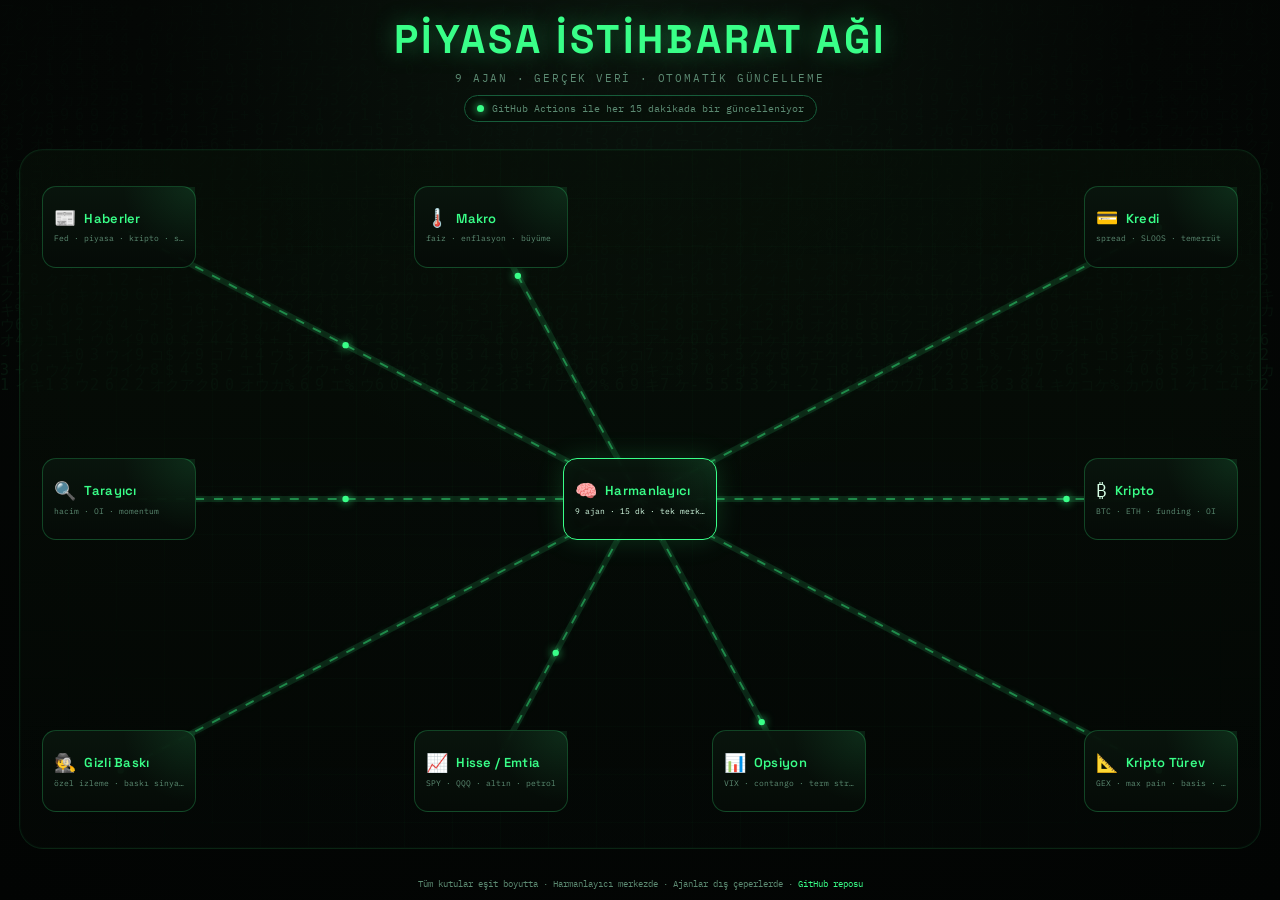
==== commit 3abacc87: "ui: compact equal agent cards around central harmonizer" ====
--- a/docs/index.html
+++ b/docs/index.html
@@ -6,10 +6,41 @@
 <title>Piyasa İstihbarat Ağı</title>
 <style>
 @import url('https://fonts.googleapis.com/css2?family=IBM+Plex+Mono:wght@400;500;600&family=Space+Grotesk:wght@500;700&display=swap');
-:root{--bg:#050806;--g:#39ff88;--gd:#175c3a;--t:#d7ffe6;--m:#5c8a72;--line:rgba(57,255,136,.36);--line2:rgba(57,255,136,.2)}
-*{box-sizing:border-box;margin:0;padding:0}html,body{height:100%}body{background:radial-gradient(circle at top,#0b160e 0,#050806 45%,#030504 100%);color:var(--t);font-family:'IBM Plex Mono',monospace;overflow:hidden}#rain{position:fixed;inset:0;opacity:.07;pointer-events:none}.shell{min-height:100svh;display:grid;grid-template-rows:auto 1fr auto;padding:14px 16px 10px;position:relative;z-index:2}header{text-align:center}h1{font-family:'Space Grotesk',sans-serif;color:var(--g);font-size:clamp(24px,3.5vw,40px);letter-spacing:3px;text-shadow:0 0 24px rgba(57,255,136,.38)}header p{margin-top:6px;color:var(--m);font-size:10.5px;letter-spacing:1.8px}.status{display:inline-flex;align-items:center;gap:8px;margin-top:10px;padding:6px 12px;border:1px solid var(--gd);border-radius:999px;color:var(--m);font-size:10px;background:rgba(7,16,8,.65)}.status i{width:7px;height:7px;border-radius:50%;background:var(--g);box-shadow:0 0 9px var(--g);animation:blink 2s ease-in-out infinite}@keyframes blink{50%{opacity:.3}}.stage{display:grid;place-items:center;min-height:0;padding:8px 0 6px}.board{position:relative;width:min(97vw,1360px);height:min(calc(100svh - 150px),690px);min-height:470px;border:1px solid rgba(57,255,136,.12);border-radius:24px;background:linear-gradient(180deg,rgba(7,16,8,.72),rgba(5,10,7,.5));overflow:hidden;box-shadow:inset 0 0 0 1px rgba(57,255,136,.025)}.board:before{content:"";position:absolute;inset:0;background:linear-gradient(rgba(57,255,136,.022) 1px,transparent 1px),linear-gradient(90deg,rgba(57,255,136,.022) 1px,transparent 1px);background-size:48px 48px;mask-image:radial-gradient(circle at center,#000 50%,transparent 96%);pointer-events:none}.flow{position:absolute;inset:0;width:100%;height:100%;z-index:1;pointer-events:none}.flow-line{stroke:var(--line);stroke-width:1.8;stroke-dasharray:9 10;animation:dash 10s linear infinite;filter:drop-shadow(0 0 2px rgba(57,255,136,.45))}.flow-halo{stroke:var(--line2);stroke-width:4.5;opacity:.45}.pulse{fill:var(--g);filter:drop-shadow(0 0 5px var(--g))}@keyframes dash{to{stroke-dashoffset:-76}}.grid{position:relative;z-index:2;width:100%;height:100%;display:grid;grid-template-columns:repeat(12,1fr);grid-template-rows:repeat(8,1fr);gap:10px;padding:18px}.card,.hub{position:relative;border:1px solid rgba(57,255,136,.18);border-radius:16px;background:linear-gradient(180deg,rgba(9,21,13,.95),rgba(5,11,7,.96));overflow:hidden;color:var(--t)}.card:before,.hub:before{content:"";position:absolute;inset:0;background:radial-gradient(circle at top right,rgba(57,255,136,.11),transparent 38%);pointer-events:none}.card{display:flex;flex-direction:column;justify-content:space-between;padding:11px 12px;text-decoration:none;transition:.18s}.card:hover{transform:translateY(-2px);border-color:var(--g);box-shadow:0 0 18px rgba(57,255,136,.16)}.top{display:flex;justify-content:space-between;align-items:flex-start;gap:8px}.ico{font-size:19px;line-height:1}.eyebrow{color:var(--m);font-size:8px;letter-spacing:.8px;text-transform:uppercase}.card h3,.hub h2{font-family:'Space Grotesk',sans-serif;color:var(--g);margin-top:5px;letter-spacing:.32px}.card h3{font-size:13px}.hub h2{font-size:21px}.card p,.hub p{color:var(--m);margin-top:6px;line-height:1.35}.card p{font-size:8.7px}.hub p{font-size:10px;max-width:56ch}.tag{display:inline-flex;align-self:flex-start;margin-top:7px;padding:4px 8px;border:1px solid rgba(57,255,136,.18);border-radius:999px;background:rgba(57,255,136,.045);font-size:8px;color:var(--t)}.hub{grid-column:4/10;grid-row:3/7;padding:18px;display:flex;flex-direction:column;justify-content:space-between;border-color:rgba(57,255,136,.35);box-shadow:0 0 28px rgba(57,255,136,.12),inset 0 0 22px rgba(57,255,136,.04)}.metrics{display:grid;grid-template-columns:repeat(3,1fr);gap:8px;margin-top:12px}.metric{padding:9px;border:1px solid rgba(57,255,136,.15);border-radius:11px;background:rgba(57,255,136,.035)}.metric .l{font-size:7.5px;color:var(--m);text-transform:uppercase;letter-spacing:.7px}.metric .v{margin-top:4px;font-family:'Space Grotesk',sans-serif;color:var(--g);font-size:15px}.macro{grid-column:5/9;grid-row:1/3}.news{grid-column:1/4;grid-row:2/4}.credit{grid-column:10/13;grid-row:2/4}.scan{grid-column:1/4;grid-row:5/7}.crypto{grid-column:10/13;grid-row:5/7}.hidden{grid-column:1/4;grid-row:7/9}.equity{grid-column:4/7;grid-row:7/9}.option{grid-column:7/10;grid-row:7/9}.deriv{grid-column:10/13;grid-row:7/9}.bottom{text-align:center;color:var(--m);font-size:9px;line-height:1.45;padding-top:4px}.bottom a{color:var(--g);text-decoration:none}@media(max-width:1100px){body{overflow-y:auto}.shell{min-height:auto}.board{height:auto;min-height:auto}.grid{grid-template-columns:repeat(2,1fr);grid-template-rows:auto;padding:15px}.hub,.macro,.news,.credit,.scan,.crypto,.hidden,.equity,.option,.deriv{grid-column:auto;grid-row:auto}.hub{order:-1;min-height:220px}.flow{display:none}.card{min-height:135px}}@media(max-width:640px){.shell{padding:12px 10px}.grid{grid-template-columns:1fr}.metrics{grid-template-columns:1fr}.board{border-radius:18px}.card,.hub{border-radius:14px}.bottom{font-size:8.7px}}@media(prefers-reduced-motion:reduce){.status i,.flow-line{animation:none}.pulse{display:none}.card{transition:none}}
+:root{--bg:#050806;--g:#39ff88;--gd:#175c3a;--t:#d7ffe6;--m:#5c8a72;--line:rgba(57,255,136,.44);--halo:rgba(57,255,136,.12)}
+*{box-sizing:border-box;margin:0;padding:0}html,body{height:100%}body{background:radial-gradient(circle at top,#0b160e 0,#050806 45%,#030504 100%);color:var(--t);font-family:'IBM Plex Mono',monospace;overflow:hidden}#rain{position:fixed;inset:0;opacity:.065;pointer-events:none}.shell{min-height:100svh;display:grid;grid-template-rows:auto 1fr auto;padding:14px 16px 10px;position:relative;z-index:2}header{text-align:center}h1{font-family:'Space Grotesk',sans-serif;color:var(--g);font-size:clamp(24px,3.5vw,40px);letter-spacing:3px;text-shadow:0 0 24px rgba(57,255,136,.38)}header p{margin-top:6px;color:var(--m);font-size:10.5px;letter-spacing:1.8px}.status{display:inline-flex;align-items:center;gap:8px;margin-top:10px;padding:6px 12px;border:1px solid var(--gd);border-radius:999px;color:var(--m);font-size:10px;background:rgba(7,16,8,.65)}.status i{width:7px;height:7px;border-radius:50%;background:var(--g);box-shadow:0 0 9px var(--g);animation:blink 2s ease-in-out infinite}@keyframes blink{50%{opacity:.3}}
+.stage{display:grid;place-items:center;min-height:0;padding:8px 0 5px}.board{position:relative;width:min(97vw,1380px);height:min(calc(100svh - 150px),700px);min-height:500px;border:1px solid rgba(57,255,136,.10);border-radius:24px;background:linear-gradient(180deg,rgba(7,16,8,.70),rgba(5,10,7,.48));overflow:hidden;box-shadow:inset 0 0 0 1px rgba(57,255,136,.025)}.board:before{content:"";position:absolute;inset:0;background:linear-gradient(rgba(57,255,136,.02) 1px,transparent 1px),linear-gradient(90deg,rgba(57,255,136,.02) 1px,transparent 1px);background-size:48px 48px;mask-image:radial-gradient(circle at center,#000 55%,transparent 96%);pointer-events:none}
+.flow{position:absolute;inset:0;width:100%;height:100%;z-index:1;pointer-events:none}.flow-halo{stroke:var(--halo);stroke-width:6}.flow-line{stroke:var(--line);stroke-width:1.9;stroke-dasharray:9 10;animation:dash 9s linear infinite;filter:drop-shadow(0 0 3px rgba(57,255,136,.55))}.pulse{fill:var(--g);filter:drop-shadow(0 0 5px var(--g))}@keyframes dash{to{stroke-dashoffset:-76}}
+.node{position:absolute;width:154px;height:82px;transform:translate(-50%,-50%);z-index:2;border:1px solid rgba(57,255,136,.23);border-radius:14px;background:linear-gradient(180deg,rgba(9,21,13,.97),rgba(5,11,7,.97));color:var(--t);text-decoration:none;padding:10px 11px;display:flex;flex-direction:column;justify-content:center;transition:.18s}.node:hover{border-color:var(--g);box-shadow:0 0 20px rgba(57,255,136,.18);transform:translate(-50%,-50%) translateY(-2px)}.node:before{content:"";position:absolute;inset:0;background:radial-gradient(circle at top right,rgba(57,255,136,.10),transparent 42%);pointer-events:none}.row{display:flex;align-items:center;gap:8px}.ico{font-size:18px;line-height:1}.node h3{font:600 13px 'Space Grotesk';color:var(--g);letter-spacing:.3px;white-space:nowrap}.node .sub{margin-top:7px;color:var(--m);font-size:8px;line-height:1.2;white-space:nowrap;overflow:hidden;text-overflow:ellipsis}.hub{border-color:var(--g);box-shadow:0 0 28px rgba(57,255,136,.16),inset 0 0 20px rgba(57,255,136,.04)}.hub .sub{color:var(--t)}
+.news{left:8%;top:11%}.macro{left:38%;top:11%}.credit{left:92%;top:11%}.scan{left:8%;top:50%}.hub{left:50%;top:50%}.crypto{left:92%;top:50%}.hidden{left:8%;top:89%}.equity{left:38%;top:89%}.option{left:62%;top:89%}.deriv{left:92%;top:89%}
+.bottom{text-align:center;color:var(--m);font-size:9px;line-height:1.45;padding-top:4px}.bottom a{color:var(--g);text-decoration:none}
+@media(max-width:1100px){body{overflow-y:auto}.shell{min-height:auto}.board{height:auto;min-height:900px}.flow{display:none}.node{position:relative;left:auto!important;top:auto!important;transform:none!important;width:calc(50% - 18px);height:82px;display:inline-flex;margin:8px;vertical-align:top}.hub{display:flex;margin:8px auto}.stage{display:block}.board{padding:14px;text-align:center}.node{text-align:left}}
+@media(max-width:640px){.node{width:calc(100% - 16px);margin:8px}.board{min-height:auto}.shell{padding:12px 10px}.node h3{font-size:12px}}
+@media(prefers-reduced-motion:reduce){.status i,.flow-line{animation:none}.pulse{display:none}.node{transition:none}}
 </style>
 </head>
 <body>
-<canvas id="rain"></canvas><div class="shell"><header><h1>PİYASA İSTİHBARAT AĞI</h1><p>9 AJAN · GERÇEK VERİ · OTOMATİK GÜNCELLEME</p><div class="status"><i></i> GitHub Actions ile her 15 dakikada bir güncelleniyor</div></header><main class="stage"><section class="board" id="board"><svg class="flow" id="flow"></svg><div class="grid"><a class="card macro" href="./agents/macro.html"><div><div class="top"><span class="ico">🌡️</span><span class="eyebrow">Macro Agent</span></div><h3>Makro</h3><p>Faiz, enflasyon, kredi döngüsü ve erken uyarı rejimi.</p></div><span class="tag">faiz · enflasyon · büyüme</span></a><a class="card news" href="./agents/news.html"><div><div class="top"><span class="ico">📰</span><span class="eyebrow">News Agent</span></div><h3>Haberler</h3><p>Fed, piyasa ve kripto başlıklarını güncellik filtresiyle toplar.</p></div><span class="tag">başlık · kaynak · tarih</span></a><a class="card credit" href="./agents/credit.html"><div><div class="top"><span class="ico">💳</span><span class="eyebrow">Credit Agent</span></div><h3>Kredi</h3><p>HY / IG spreadleri, SLOOS ve tüketici kredi stresi.</p></div><span class="tag">spread · sloos · temerrüt</span></a><a class="card scan" href="./agents/screener.html"><div><div class="top"><span class="ico">🔍</span><span class="eyebrow">Scanner Agent</span></div><h3>Tarayıcı</h3><p>Hacim, market cap ve open interest anomalilerini tarar.</p></div><span class="tag">oi · momentum · filtre</span></a><div class="hub" id="hub"><div><div class="top"><span class="ico">🧠</span><span class="eyebrow">Merkez Katman</span></div><h2>Harmanlayıcı</h2><p>Tüm ajanlardan gelen sinyalleri tek yerde birleştirir. Ajanlar bağımsız çalışır; merkez katman bilgiyi bağlamsallaştırır ve ortak piyasa resmini oluşturur.</p><div class="metrics"><div class="metric"><div class="l">Ajan</div><div class="v">9</div></div><div class="metric"><div class="l">Yenileme</div><div class="v">15 dk</div></div><div class="metric"><div class="l">Son Veri</div><div class="v" id="lastData">—</div></div></div></div><span class="tag">bağımsız ajanlar · tek merkez</span></div><a class="card crypto" href="./agents/crypto.html"><div><div class="top"><span class="ico">₿</span><span class="eyebrow">Crypto Agent</span></div><h3>Kripto</h3><p>BTC, ETH, dominans, stablecoin likiditesi, funding ve OI.</p></div><span class="tag">btc · eth · funding</span></a><a class="card hidden" href="./agents/hidden_pressure.html"><div><div class="top"><span class="ico">🕵️</span><span class="eyebrow">Hidden Pressure</span></div><h3>Gizli Baskı</h3><p>Ücretsiz erişilebilen özel ve dolaylı piyasa baskı sinyalleri.</p></div><span class="tag">özel izleme · baskı</span></a><a class="card equity" href="./agents/equities.html"><div><div class="top"><span class="ico">📈</span><span class="eyebrow">Equities Agent</span></div><h3>Hisse / Emtia</h3><p>AI-tech hisseleri, endeksler, altın, gümüş ve petrol.</p></div><span class="tag">spy · qqq · altın · petrol</span></a><a class="card option" href="./agents/options.html"><div><div class="top"><span class="ico">📊</span><span class="eyebrow">Options Agent</span></div><h3>Opsiyon</h3><p>Volatilite eğrisi ve VIX vadeli yapı sinyalleri.</p></div><span class="tag">vix · contango · term</span></a><a class="card deriv" href="./agents/crypto_derivatives.html"><div><div class="top"><span class="ico">📐</span><span class="eyebrow">Derivatives Agent</span></div><h3>Kripto Türev</h3><p>Opsiyon zinciri, max pain, fear & greed ve net GEX.</p></div><span class="tag">gex · max pain · oi</span></a></div></section></main><div class="bottom">Kartlar küçültüldü, veri akış çizgileri güçlendirildi · <a href="https://github.com/anilcix/finans-bot" target="_blank">GitHub reposu</a></div></div>
-<script>const board=document.getElementById('board'),flow=document.getElementById('flow'),hub=document.getElementById('hub'),cards=[...document.querySelectorAll('.card')];function drawConnections(){if(window.innerWidth<=1100){flow.innerHTML='';return}const bb=board.getBoundingClientRect(),hb=hub.getBoundingClientRect(),cx=hb.left-bb.left+hb.width/2,cy=hb.top-bb.top+hb.height/2;flow.innerHTML='';flow.setAttribute('viewBox',`0 0 ${bb.width} ${bb.height}`);cards.forEach((card,i)=>{const r=card.getBoundingClientRect(),x=r.left-bb.left+r.width/2,y=r.top-bb.top+r.height/2;const halo=document.createElementNS('http://www.w3.org/2000/svg','line');halo.setAttribute('x1',cx);halo.setAttribute('y1',cy);halo.setAttribute('x2',x);halo.setAttribute('y2',y);halo.setAttribute('class','flow-halo');flow.appendChild(halo);const line=document.createElementNS('http://www.w3.org/2000/svg','line');line.setAttribute('x1',cx);line.setAttribute('y1',cy);line.setAttribute('x2',x);line.setAttribute('y2',y);line.setAttribute('class','flow-line');line.style.animationDuration=(9+(i%4)*1.2)+'s';flow.appendChild(line);const dot=document.createElementNS('http://www.w3.org/2000/svg','circle');dot.setAttribute('r','3.3');dot.setAttribute('class','pulse');const motion=document.createElementNS('http://www.w3.org/2000/svg','animateMotion');motion.setAttribute('dur',(3.1+(i%3)*.7)+'s');motion.setAttribute('repeatCount','indefinite');motion.setAttribute('path',`M${cx},${cy} L${x},${y} L${cx},${cy}`);dot.appendChild(motion);flow.appendChild(dot)})}addEventListener('resize',drawConnections);addEventListener('load',drawConnections);setTimeout(drawConnections,120);fetch('./data/macro.json?t='+Date.now()).then(r=>r.json()).then(d=>{if(d&&d.generated_at)document.getElementById('lastData').textContent=new Date(d.generated_at).toLocaleTimeString('tr-TR',{hour:'2-digit',minute:'2-digit'})}).catch(()=>{});const canvas=document.getElementById('rain'),ctx=canvas.getContext('2d'),glyphs='アイウエオカキクケコサシスセソ0123456789$%+-';let drops=[],fontSize=15;function resizeCanvas(){canvas.width=innerWidth;canvas.height=innerHeight;drops=Array(Math.floor(canvas.width/fontSize)).fill(1)}function drawRain(){ctx.fillStyle='rgba(5,8,6,.08)';ctx.fillRect(0,0,canvas.width,canvas.height);ctx.fillStyle='#39ff88';ctx.font=fontSize+'px monospace';for(let i=0;i<drops.length;i++){const text=glyphs[Math.floor(Math.random()*glyphs.length)];ctx.fillText(text,i*fontSize,drops[i]*fontSize);if(drops[i]*fontSize>canvas.height&&Math.random()>.975)drops[i]=0;drops[i]++}}resizeCanvas();setInterval(drawRain,85);addEventListener('resize',resizeCanvas);</script></body></html>
+<canvas id="rain"></canvas>
+<div class="shell">
+<header><h1>PİYASA İSTİHBARAT AĞI</h1><p>9 AJAN · GERÇEK VERİ · OTOMATİK GÜNCELLEME</p><div class="status"><i></i> GitHub Actions ile her 15 dakikada bir güncelleniyor</div></header>
+<main class="stage"><section class="board" id="board"><svg class="flow" id="flow"></svg>
+<a class="node news" href="./agents/news.html"><div class="row"><span class="ico">📰</span><h3>Haberler</h3></div><div class="sub">Fed · piyasa · kripto · son 72 saat</div></a>
+<a class="node macro" href="./agents/macro.html"><div class="row"><span class="ico">🌡️</span><h3>Makro</h3></div><div class="sub">faiz · enflasyon · büyüme</div></a>
+<a class="node credit" href="./agents/credit.html"><div class="row"><span class="ico">💳</span><h3>Kredi</h3></div><div class="sub">spread · SLOOS · temerrüt</div></a>
+<a class="node scan" href="./agents/screener.html"><div class="row"><span class="ico">🔍</span><h3>Tarayıcı</h3></div><div class="sub">hacim · OI · momentum</div></a>
+<div class="node hub" id="hub"><div class="row"><span class="ico">🧠</span><h3>Harmanlayıcı</h3></div><div class="sub">9 ajan · 15 dk · tek merkez</div></div>
+<a class="node crypto" href="./agents/crypto.html"><div class="row"><span class="ico">₿</span><h3>Kripto</h3></div><div class="sub">BTC · ETH · funding · OI</div></a>
+<a class="node hidden" href="./agents/hidden_pressure.html"><div class="row"><span class="ico">🕵️</span><h3>Gizli Baskı</h3></div><div class="sub">özel izleme · baskı sinyalleri</div></a>
+<a class="node equity" href="./agents/equities.html"><div class="row"><span class="ico">📈</span><h3>Hisse / Emtia</h3></div><div class="sub">SPY · QQQ · altın · petrol</div></a>
+<a class="node option" href="./agents/options.html"><div class="row"><span class="ico">📊</span><h3>Opsiyon</h3></div><div class="sub">VIX · contango · term structure</div></a>
+<a class="node deriv" href="./agents/crypto_derivatives.html"><div class="row"><span class="ico">📐</span><h3>Kripto Türev</h3></div><div class="sub">GEX · max pain · basis · funding</div></a>
+</section></main>
+<div class="bottom">Tüm kutular eşit boyutta · Harmanlayıcı merkezde · Ajanlar dış çeperlerde · <a href="https://github.com/anilcix/finans-bot" target="_blank">GitHub reposu</a></div>
+</div>
+<script>
+const board=document.getElementById('board'),flow=document.getElementById('flow'),hub=document.getElementById('hub'),nodes=[...document.querySelectorAll('.node:not(.hub)')];
+function drawConnections(){if(innerWidth<=1100){flow.innerHTML='';return}const b=board.getBoundingClientRect(),h=hub.getBoundingClientRect(),cx=h.left-b.left+h.width/2,cy=h.top-b.top+h.height/2;flow.innerHTML='';flow.setAttribute('viewBox',`0 0 ${b.width} ${b.height}`);nodes.forEach((node,i)=>{const r=node.getBoundingClientRect(),x=r.left-b.left+r.width/2,y=r.top-b.top+r.height/2;const halo=document.createElementNS('http://www.w3.org/2000/svg','line');halo.setAttribute('x1',cx);halo.setAttribute('y1',cy);halo.setAttribute('x2',x);halo.setAttribute('y2',y);halo.setAttribute('class','flow-halo');flow.appendChild(halo);const line=document.createElementNS('http://www.w3.org/2000/svg','line');line.setAttribute('x1',cx);line.setAttribute('y1',cy);line.setAttribute('x2',x);line.setAttribute('y2',y);line.setAttribute('class','flow-line');line.style.animationDuration=(8+(i%4)*1.1)+'s';flow.appendChild(line);const dot=document.createElementNS('http://www.w3.org/2000/svg','circle');dot.setAttribute('r','3.2');dot.setAttribute('class','pulse');const motion=document.createElementNS('http://www.w3.org/2000/svg','animateMotion');motion.setAttribute('dur',(3+(i%3)*.65)+'s');motion.setAttribute('repeatCount','indefinite');motion.setAttribute('path',`M${cx},${cy} L${x},${y} L${cx},${cy}`);dot.appendChild(motion);flow.appendChild(dot)})}
+addEventListener('resize',drawConnections);addEventListener('load',drawConnections);setTimeout(drawConnections,120);
+const cv=document.getElementById('rain'),ctx=cv.getContext('2d'),glyphs='アイウエオカキクケコ0123456789$%+-',fs=15;let drops=[];function rs(){cv.width=innerWidth;cv.height=innerHeight;drops=Array(Math.floor(cv.width/fs)).fill(1)}rs();addEventListener('resize',rs);setInterval(()=>{ctx.fillStyle='rgba(5,8,6,.08)';ctx.fillRect(0,0,cv.width,cv.height);ctx.fillStyle='#39ff88';ctx.font=fs+'px monospace';drops.forEach((y,i)=>{ctx.fillText(glyphs[Math.floor(Math.random()*glyphs.length)],i*fs,y*fs);if(y*fs>cv.height&&Math.random()>.976)drops[i]=0;drops[i]++})},85);
+</script>
+</body>
+</html>
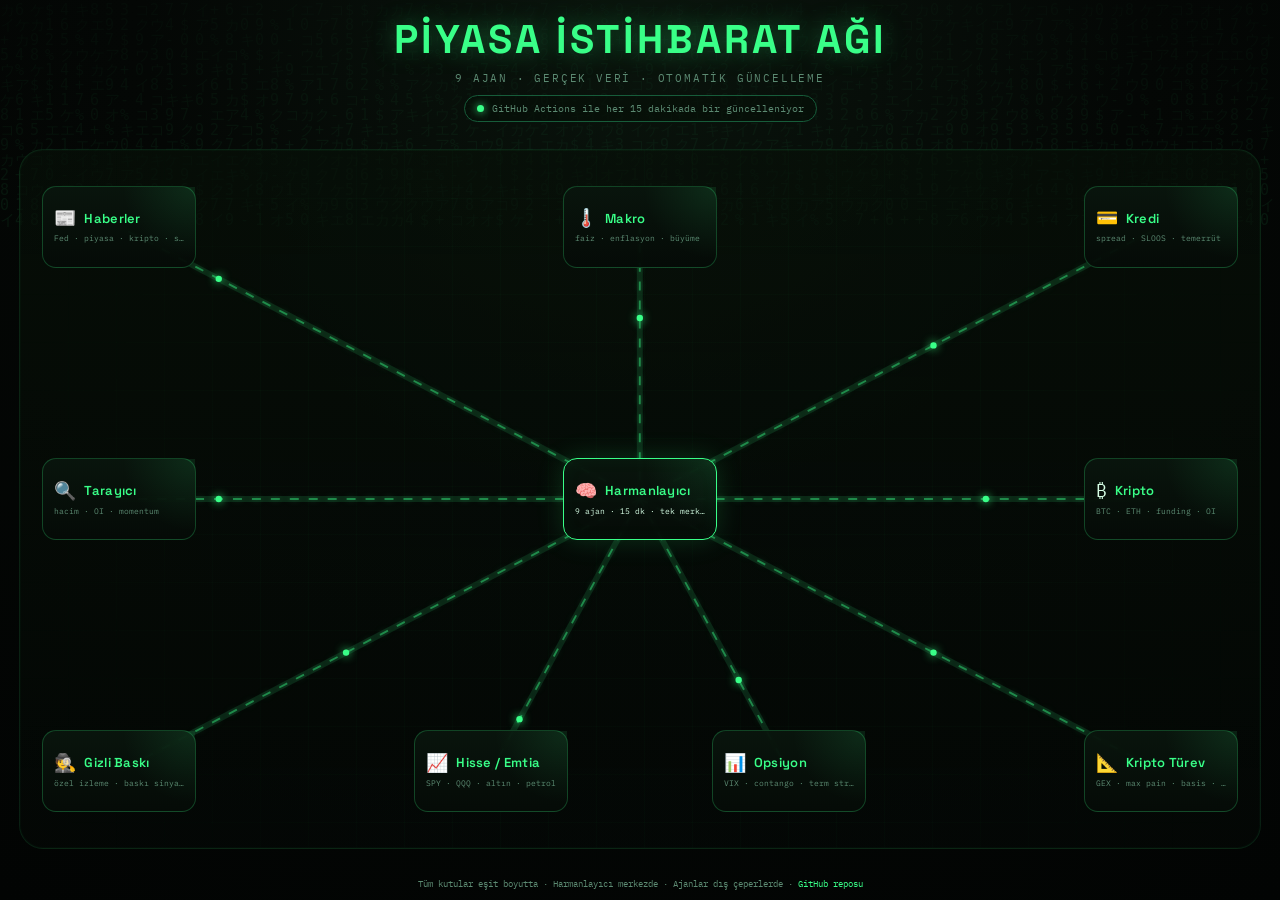
==== commit 8559b48d: "ui: center macro agent" ====
--- a/docs/index.html
+++ b/docs/index.html
@@ -11,7 +11,7 @@
 .stage{display:grid;place-items:center;min-height:0;padding:8px 0 5px}.board{position:relative;width:min(97vw,1380px);height:min(calc(100svh - 150px),700px);min-height:500px;border:1px solid rgba(57,255,136,.10);border-radius:24px;background:linear-gradient(180deg,rgba(7,16,8,.70),rgba(5,10,7,.48));overflow:hidden;box-shadow:inset 0 0 0 1px rgba(57,255,136,.025)}.board:before{content:"";position:absolute;inset:0;background:linear-gradient(rgba(57,255,136,.02) 1px,transparent 1px),linear-gradient(90deg,rgba(57,255,136,.02) 1px,transparent 1px);background-size:48px 48px;mask-image:radial-gradient(circle at center,#000 55%,transparent 96%);pointer-events:none}
 .flow{position:absolute;inset:0;width:100%;height:100%;z-index:1;pointer-events:none}.flow-halo{stroke:var(--halo);stroke-width:6}.flow-line{stroke:var(--line);stroke-width:1.9;stroke-dasharray:9 10;animation:dash 9s linear infinite;filter:drop-shadow(0 0 3px rgba(57,255,136,.55))}.pulse{fill:var(--g);filter:drop-shadow(0 0 5px var(--g))}@keyframes dash{to{stroke-dashoffset:-76}}
 .node{position:absolute;width:154px;height:82px;transform:translate(-50%,-50%);z-index:2;border:1px solid rgba(57,255,136,.23);border-radius:14px;background:linear-gradient(180deg,rgba(9,21,13,.97),rgba(5,11,7,.97));color:var(--t);text-decoration:none;padding:10px 11px;display:flex;flex-direction:column;justify-content:center;transition:.18s}.node:hover{border-color:var(--g);box-shadow:0 0 20px rgba(57,255,136,.18);transform:translate(-50%,-50%) translateY(-2px)}.node:before{content:"";position:absolute;inset:0;background:radial-gradient(circle at top right,rgba(57,255,136,.10),transparent 42%);pointer-events:none}.row{display:flex;align-items:center;gap:8px}.ico{font-size:18px;line-height:1}.node h3{font:600 13px 'Space Grotesk';color:var(--g);letter-spacing:.3px;white-space:nowrap}.node .sub{margin-top:7px;color:var(--m);font-size:8px;line-height:1.2;white-space:nowrap;overflow:hidden;text-overflow:ellipsis}.hub{border-color:var(--g);box-shadow:0 0 28px rgba(57,255,136,.16),inset 0 0 20px rgba(57,255,136,.04)}.hub .sub{color:var(--t)}
-.news{left:8%;top:11%}.macro{left:38%;top:11%}.credit{left:92%;top:11%}.scan{left:8%;top:50%}.hub{left:50%;top:50%}.crypto{left:92%;top:50%}.hidden{left:8%;top:89%}.equity{left:38%;top:89%}.option{left:62%;top:89%}.deriv{left:92%;top:89%}
+.news{left:8%;top:11%}.macro{left:50%;top:11%}.credit{left:92%;top:11%}.scan{left:8%;top:50%}.hub{left:50%;top:50%}.crypto{left:92%;top:50%}.hidden{left:8%;top:89%}.equity{left:38%;top:89%}.option{left:62%;top:89%}.deriv{left:92%;top:89%}
 .bottom{text-align:center;color:var(--m);font-size:9px;line-height:1.45;padding-top:4px}.bottom a{color:var(--g);text-decoration:none}
 @media(max-width:1100px){body{overflow-y:auto}.shell{min-height:auto}.board{height:auto;min-height:900px}.flow{display:none}.node{position:relative;left:auto!important;top:auto!important;transform:none!important;width:calc(50% - 18px);height:82px;display:inline-flex;margin:8px;vertical-align:top}.hub{display:flex;margin:8px auto}.stage{display:block}.board{padding:14px;text-align:center}.node{text-align:left}}
 @media(max-width:640px){.node{width:calc(100% - 16px);margin:8px}.board{min-height:auto}.shell{padding:12px 10px}.node h3{font-size:12px}}
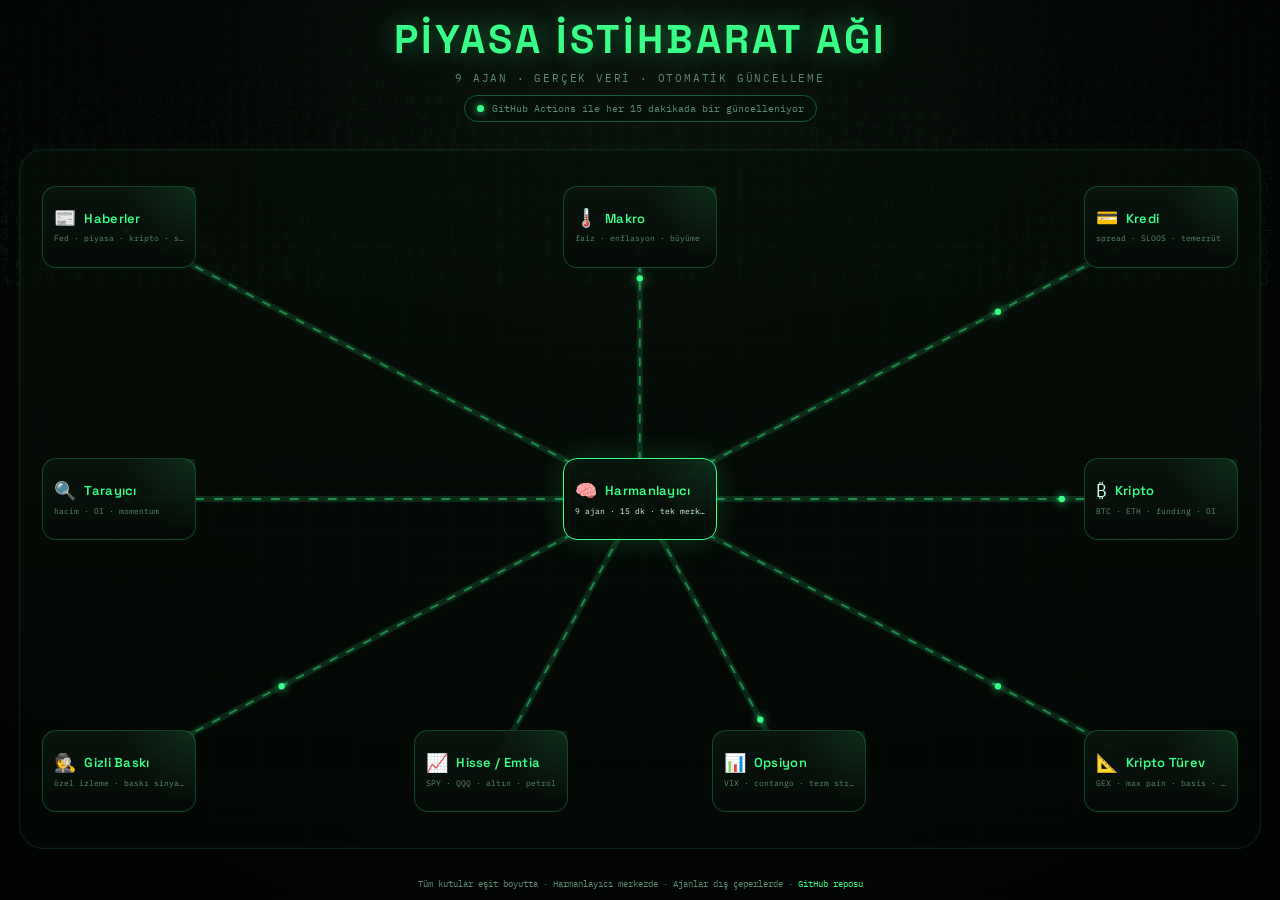
==== commit 270d5577: "feat: preserve network layout on mobile" ====
--- a/docs/index.html
+++ b/docs/index.html
@@ -13,8 +13,8 @@
 .node{position:absolute;width:154px;height:82px;transform:translate(-50%,-50%);z-index:2;border:1px solid rgba(57,255,136,.23);border-radius:14px;background:linear-gradient(180deg,rgba(9,21,13,.97),rgba(5,11,7,.97));color:var(--t);text-decoration:none;padding:10px 11px;display:flex;flex-direction:column;justify-content:center;transition:.18s}.node:hover{border-color:var(--g);box-shadow:0 0 20px rgba(57,255,136,.18);transform:translate(-50%,-50%) translateY(-2px)}.node:before{content:"";position:absolute;inset:0;background:radial-gradient(circle at top right,rgba(57,255,136,.10),transparent 42%);pointer-events:none}.row{display:flex;align-items:center;gap:8px}.ico{font-size:18px;line-height:1}.node h3{font:600 13px 'Space Grotesk';color:var(--g);letter-spacing:.3px;white-space:nowrap}.node .sub{margin-top:7px;color:var(--m);font-size:8px;line-height:1.2;white-space:nowrap;overflow:hidden;text-overflow:ellipsis}.hub{border-color:var(--g);box-shadow:0 0 28px rgba(57,255,136,.16),inset 0 0 20px rgba(57,255,136,.04)}.hub .sub{color:var(--t)}
 .news{left:8%;top:11%}.macro{left:50%;top:11%}.credit{left:92%;top:11%}.scan{left:8%;top:50%}.hub{left:50%;top:50%}.crypto{left:92%;top:50%}.hidden{left:8%;top:89%}.equity{left:38%;top:89%}.option{left:62%;top:89%}.deriv{left:92%;top:89%}
 .bottom{text-align:center;color:var(--m);font-size:9px;line-height:1.45;padding-top:4px}.bottom a{color:var(--g);text-decoration:none}
-@media(max-width:1100px){body{overflow-y:auto}.shell{min-height:auto}.board{height:auto;min-height:900px}.flow{display:none}.node{position:relative;left:auto!important;top:auto!important;transform:none!important;width:calc(50% - 18px);height:82px;display:inline-flex;margin:8px;vertical-align:top}.hub{display:flex;margin:8px auto}.stage{display:block}.board{padding:14px;text-align:center}.node{text-align:left}}
-@media(max-width:640px){.node{width:calc(100% - 16px);margin:8px}.board{min-height:auto}.shell{padding:12px 10px}.node h3{font-size:12px}}
+@media(max-width:1100px){body{overflow:hidden}.shell{min-height:100svh;padding:12px 10px 8px}.stage{display:grid;place-items:center;padding:6px 0 4px}.board{width:calc(100vw - 16px);height:min(calc(100svh - 138px),720px);min-height:500px;padding:0;text-align:left;border-radius:20px}.flow{display:block}.node{position:absolute;width:116px;height:62px;margin:0;padding:7px 8px;border-radius:12px;transform:translate(-50%,-50%)}.node:hover{transform:translate(-50%,-50%)}.node h3{font-size:10.5px}.node .sub{font-size:6.8px;margin-top:5px}.ico{font-size:15px}.row{gap:6px}.news{left:17%;top:12%}.macro{left:50%;top:9%}.credit{left:83%;top:12%}.scan{left:15%;top:43%}.hub{left:50%;top:50%}.crypto{left:85%;top:43%}.hidden{left:17%;top:79%}.equity{left:38%;top:91%}.option{left:62%;top:91%}.deriv{left:83%;top:79%}.flow-halo{stroke-width:4}.flow-line{stroke-width:1.55}.bottom{font-size:8px;line-height:1.3;padding-top:2px}}
+@media(max-width:640px){h1{font-size:clamp(22px,8vw,32px);letter-spacing:2px}header p{font-size:8.5px;letter-spacing:1.3px}.status{font-size:8.5px;padding:5px 10px;margin-top:8px}.board{height:min(calc(100svh - 126px),680px);min-height:480px}.node{width:102px;height:56px;padding:6px 7px}.node h3{font-size:9.5px}.node .sub{font-size:6px}.ico{font-size:14px}.news{left:16%;top:13%}.macro{left:50%;top:8%}.credit{left:84%;top:13%}.scan{left:14%;top:43%}.hub{left:50%;top:50%}.crypto{left:86%;top:43%}.hidden{left:16%;top:78%}.equity{left:38%;top:91%}.option{left:62%;top:91%}.deriv{left:84%;top:78%}.flow-halo{stroke-width:3.5}.flow-line{stroke-width:1.4;stroke-dasharray:7 9}.pulse{r:2.5}}
 @media(prefers-reduced-motion:reduce){.status i,.flow-line{animation:none}.pulse{display:none}.node{transition:none}}
 </style>
 </head>
@@ -38,7 +38,7 @@
 </div>
 <script>
 const board=document.getElementById('board'),flow=document.getElementById('flow'),hub=document.getElementById('hub'),nodes=[...document.querySelectorAll('.node:not(.hub)')];
-function drawConnections(){if(innerWidth<=1100){flow.innerHTML='';return}const b=board.getBoundingClientRect(),h=hub.getBoundingClientRect(),cx=h.left-b.left+h.width/2,cy=h.top-b.top+h.height/2;flow.innerHTML='';flow.setAttribute('viewBox',`0 0 ${b.width} ${b.height}`);nodes.forEach((node,i)=>{const r=node.getBoundingClientRect(),x=r.left-b.left+r.width/2,y=r.top-b.top+r.height/2;const halo=document.createElementNS('http://www.w3.org/2000/svg','line');halo.setAttribute('x1',cx);halo.setAttribute('y1',cy);halo.setAttribute('x2',x);halo.setAttribute('y2',y);halo.setAttribute('class','flow-halo');flow.appendChild(halo);const line=document.createElementNS('http://www.w3.org/2000/svg','line');line.setAttribute('x1',cx);line.setAttribute('y1',cy);line.setAttribute('x2',x);line.setAttribute('y2',y);line.setAttribute('class','flow-line');line.style.animationDuration=(8+(i%4)*1.1)+'s';flow.appendChild(line);const dot=document.createElementNS('http://www.w3.org/2000/svg','circle');dot.setAttribute('r','3.2');dot.setAttribute('class','pulse');const motion=document.createElementNS('http://www.w3.org/2000/svg','animateMotion');motion.setAttribute('dur',(3+(i%3)*.65)+'s');motion.setAttribute('repeatCount','indefinite');motion.setAttribute('path',`M${cx},${cy} L${x},${y} L${cx},${cy}`);dot.appendChild(motion);flow.appendChild(dot)})}
+function drawConnections(){const b=board.getBoundingClientRect(),h=hub.getBoundingClientRect(),cx=h.left-b.left+h.width/2,cy=h.top-b.top+h.height/2;flow.innerHTML='';flow.setAttribute('viewBox',`0 0 ${b.width} ${b.height}`);nodes.forEach((node,i)=>{const r=node.getBoundingClientRect(),x=r.left-b.left+r.width/2,y=r.top-b.top+r.height/2;const halo=document.createElementNS('http://www.w3.org/2000/svg','line');halo.setAttribute('x1',cx);halo.setAttribute('y1',cy);halo.setAttribute('x2',x);halo.setAttribute('y2',y);halo.setAttribute('class','flow-halo');flow.appendChild(halo);const line=document.createElementNS('http://www.w3.org/2000/svg','line');line.setAttribute('x1',cx);line.setAttribute('y1',cy);line.setAttribute('x2',x);line.setAttribute('y2',y);line.setAttribute('class','flow-line');line.style.animationDuration=(8+(i%4)*1.1)+'s';flow.appendChild(line);const dot=document.createElementNS('http://www.w3.org/2000/svg','circle');dot.setAttribute('r',innerWidth<=640?'2.5':'3.2');dot.setAttribute('class','pulse');const motion=document.createElementNS('http://www.w3.org/2000/svg','animateMotion');motion.setAttribute('dur',(3+(i%3)*.65)+'s');motion.setAttribute('repeatCount','indefinite');motion.setAttribute('path',`M${cx},${cy} L${x},${y} L${cx},${cy}`);dot.appendChild(motion);flow.appendChild(dot)})}
 addEventListener('resize',drawConnections);addEventListener('load',drawConnections);setTimeout(drawConnections,120);
 const cv=document.getElementById('rain'),ctx=cv.getContext('2d'),glyphs='アイウエオカキクケコ0123456789$%+-',fs=15;let drops=[];function rs(){cv.width=innerWidth;cv.height=innerHeight;drops=Array(Math.floor(cv.width/fs)).fill(1)}rs();addEventListener('resize',rs);setInterval(()=>{ctx.fillStyle='rgba(5,8,6,.08)';ctx.fillRect(0,0,cv.width,cv.height);ctx.fillStyle='#39ff88';ctx.font=fs+'px monospace';drops.forEach((y,i)=>{ctx.fillText(glyphs[Math.floor(Math.random()*glyphs.length)],i*fs,y*fs);if(y*fs>cv.height&&Math.random()>.976)drops[i]=0;drops[i]++})},85);
 </script>
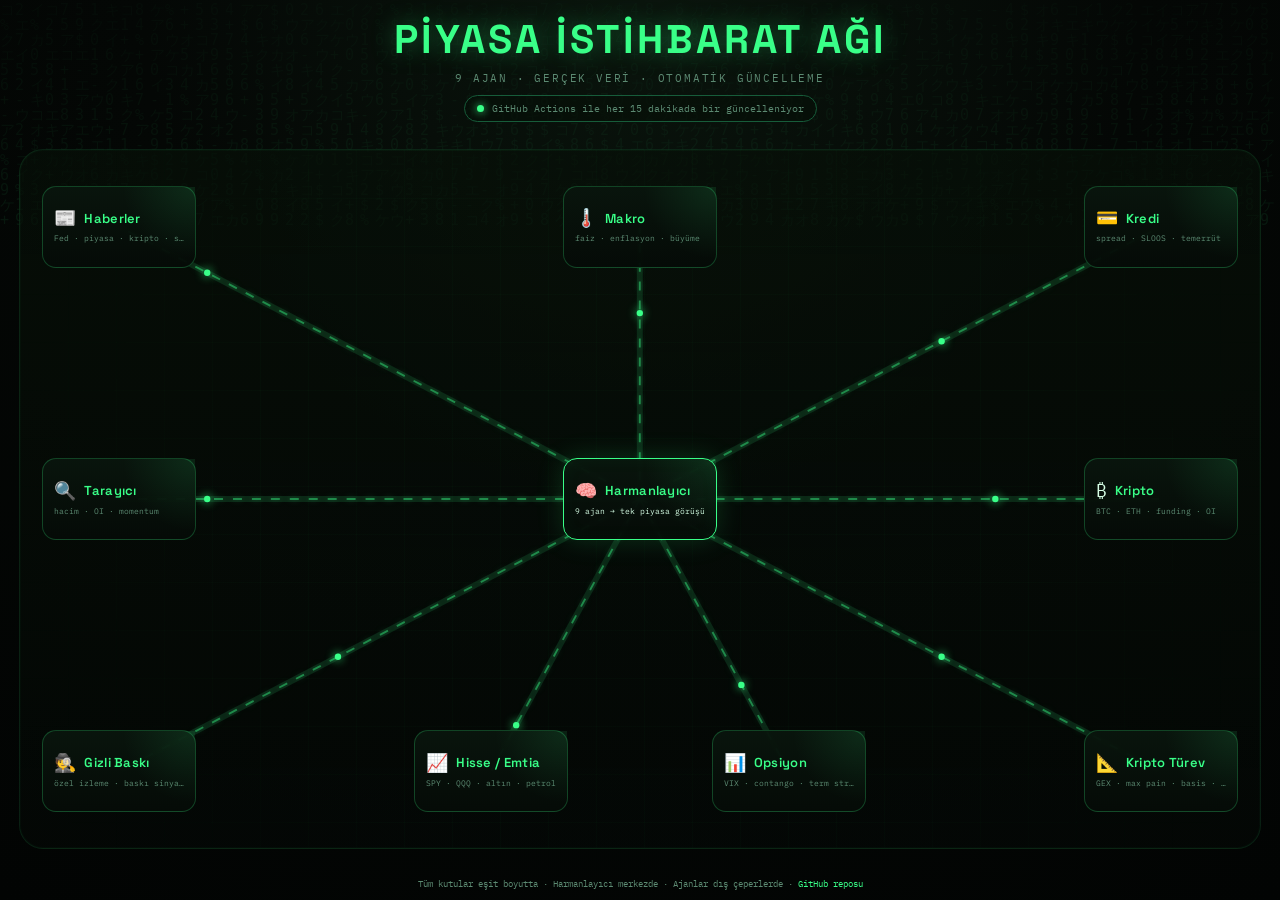
==== commit 9eeef593: "feat: make central harmonizer clickable" ====
--- a/docs/index.html
+++ b/docs/index.html
@@ -27,7 +27,7 @@
 <a class="node macro" href="./agents/macro.html"><div class="row"><span class="ico">🌡️</span><h3>Makro</h3></div><div class="sub">faiz · enflasyon · büyüme</div></a>
 <a class="node credit" href="./agents/credit.html"><div class="row"><span class="ico">💳</span><h3>Kredi</h3></div><div class="sub">spread · SLOOS · temerrüt</div></a>
 <a class="node scan" href="./agents/screener.html"><div class="row"><span class="ico">🔍</span><h3>Tarayıcı</h3></div><div class="sub">hacim · OI · momentum</div></a>
-<div class="node hub" id="hub"><div class="row"><span class="ico">🧠</span><h3>Harmanlayıcı</h3></div><div class="sub">9 ajan · 15 dk · tek merkez</div></div>
+<a class="node hub" id="hub" href="./agents/harmonizer.html"><div class="row"><span class="ico">🧠</span><h3>Harmanlayıcı</h3></div><div class="sub">9 ajan → tek piyasa görüşü</div></a>
 <a class="node crypto" href="./agents/crypto.html"><div class="row"><span class="ico">₿</span><h3>Kripto</h3></div><div class="sub">BTC · ETH · funding · OI</div></a>
 <a class="node hidden" href="./agents/hidden_pressure.html"><div class="row"><span class="ico">🕵️</span><h3>Gizli Baskı</h3></div><div class="sub">özel izleme · baskı sinyalleri</div></a>
 <a class="node equity" href="./agents/equities.html"><div class="row"><span class="ico">📈</span><h3>Hisse / Emtia</h3></div><div class="sub">SPY · QQQ · altın · petrol</div></a>
